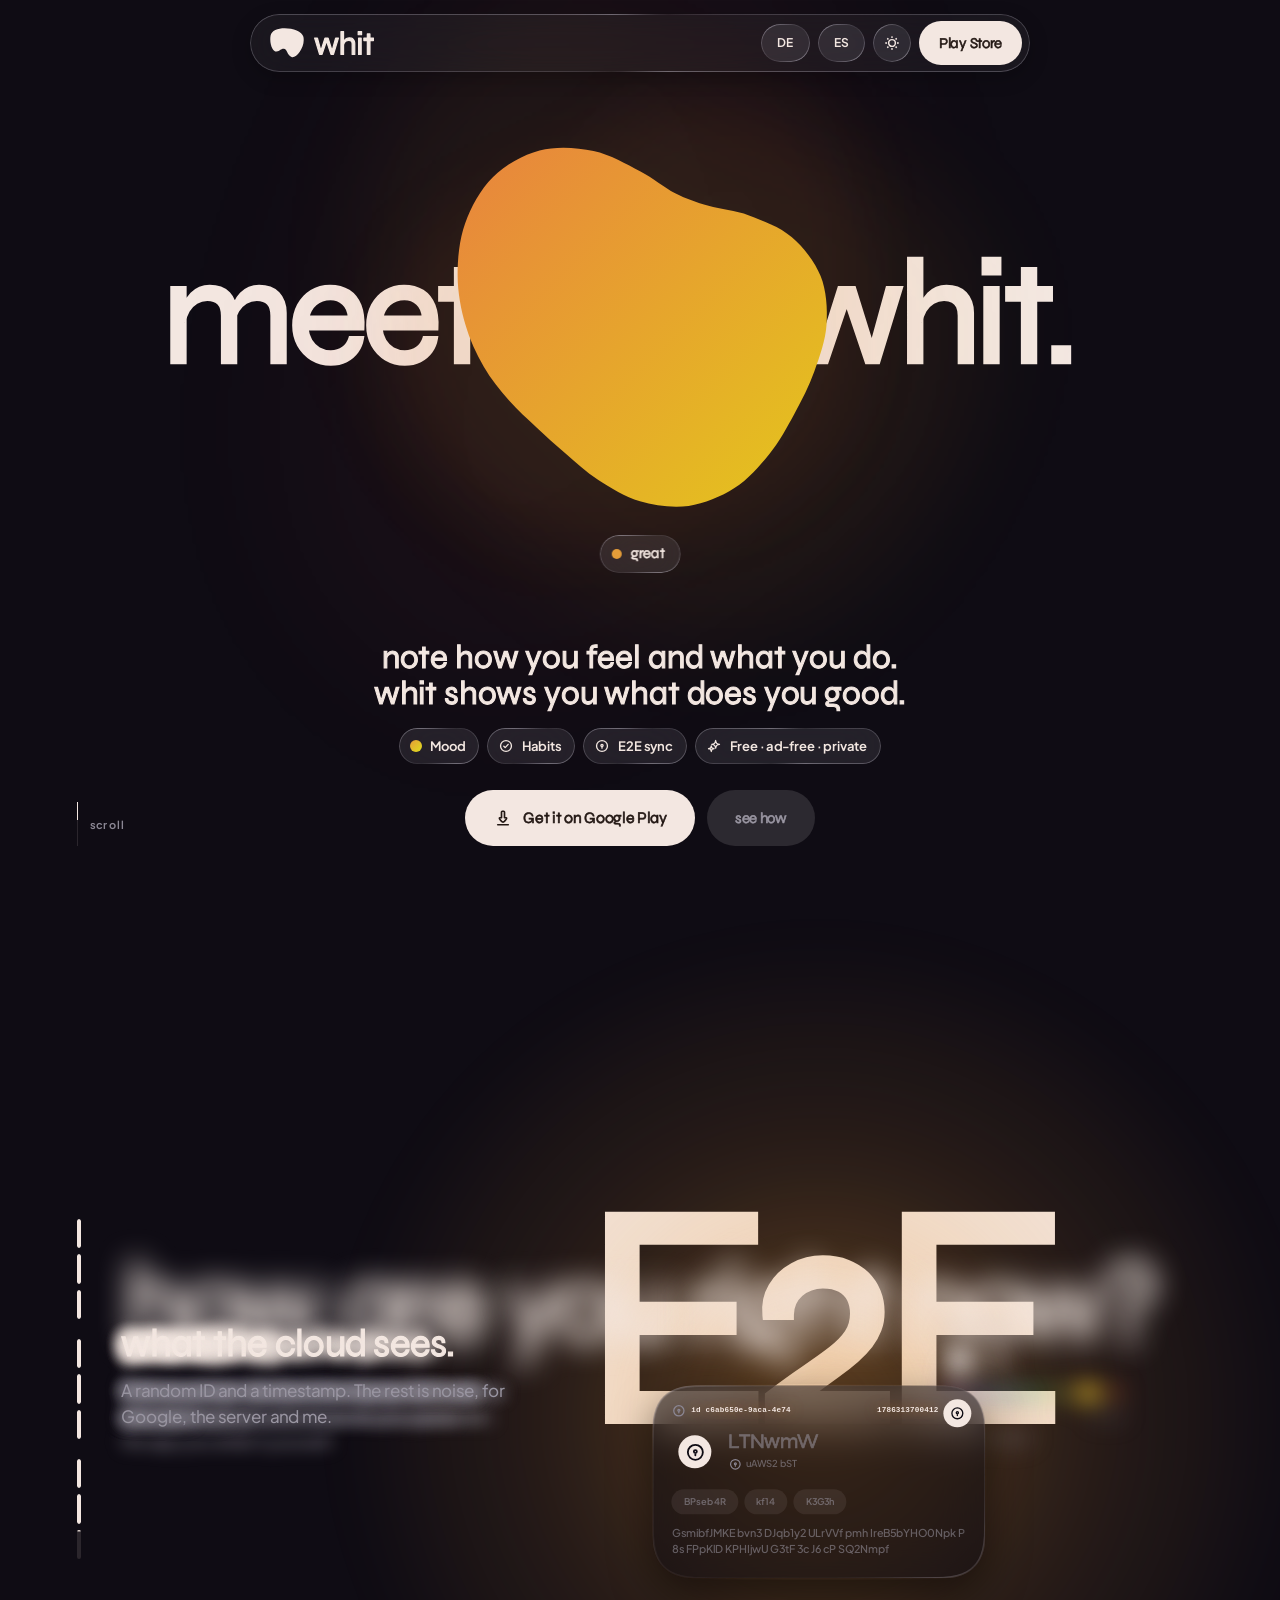
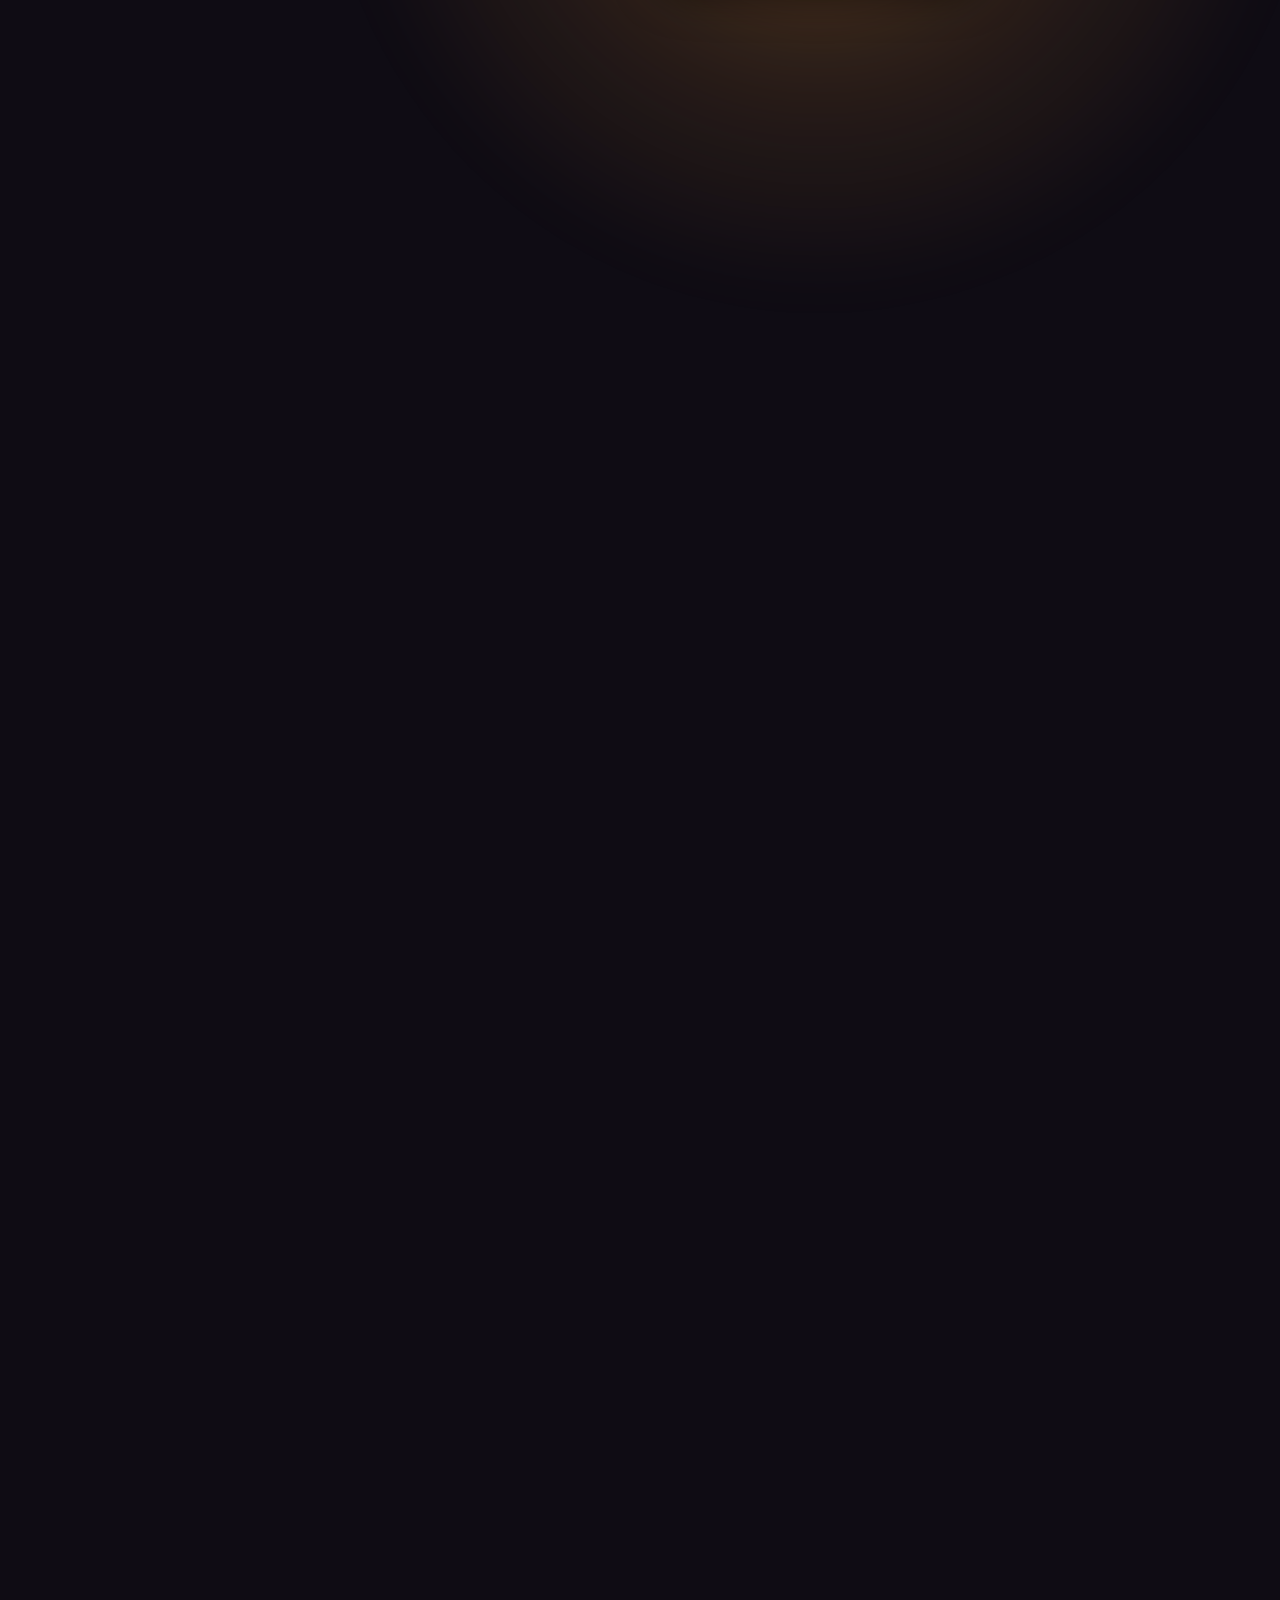
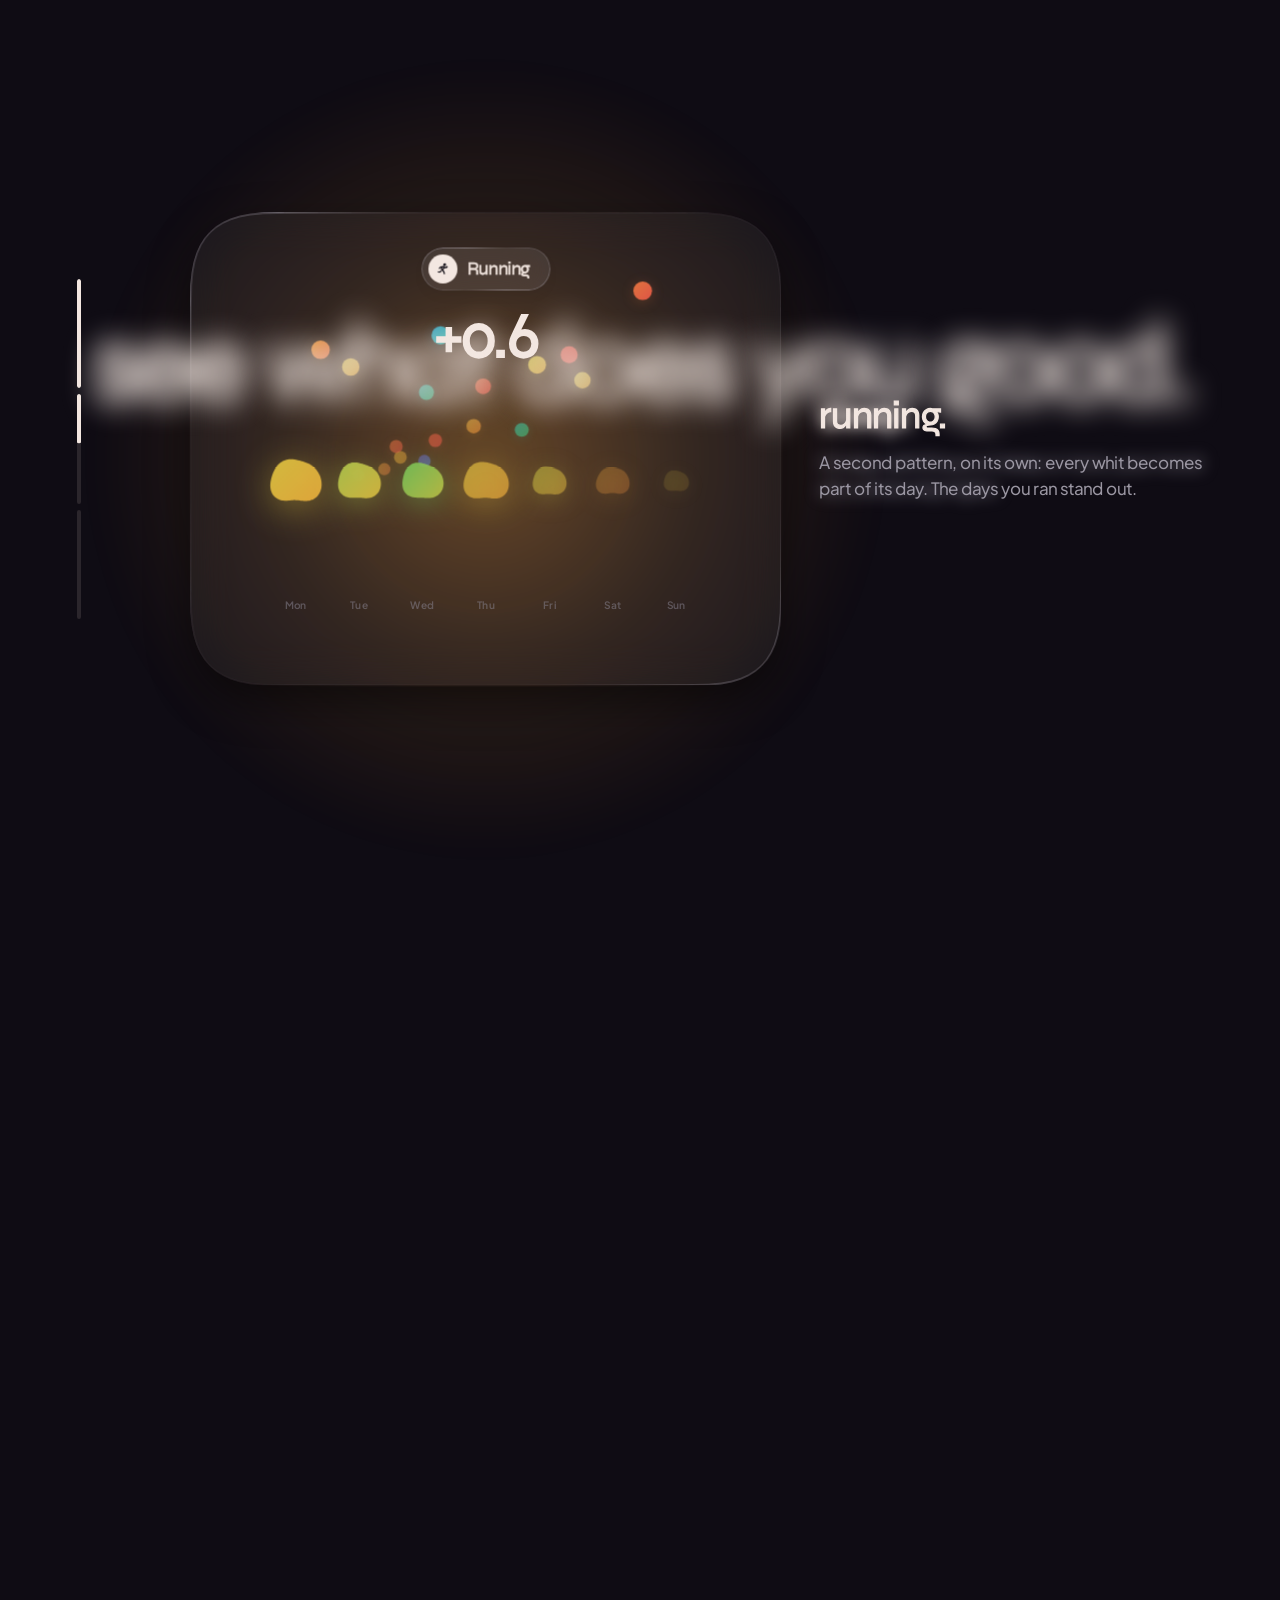
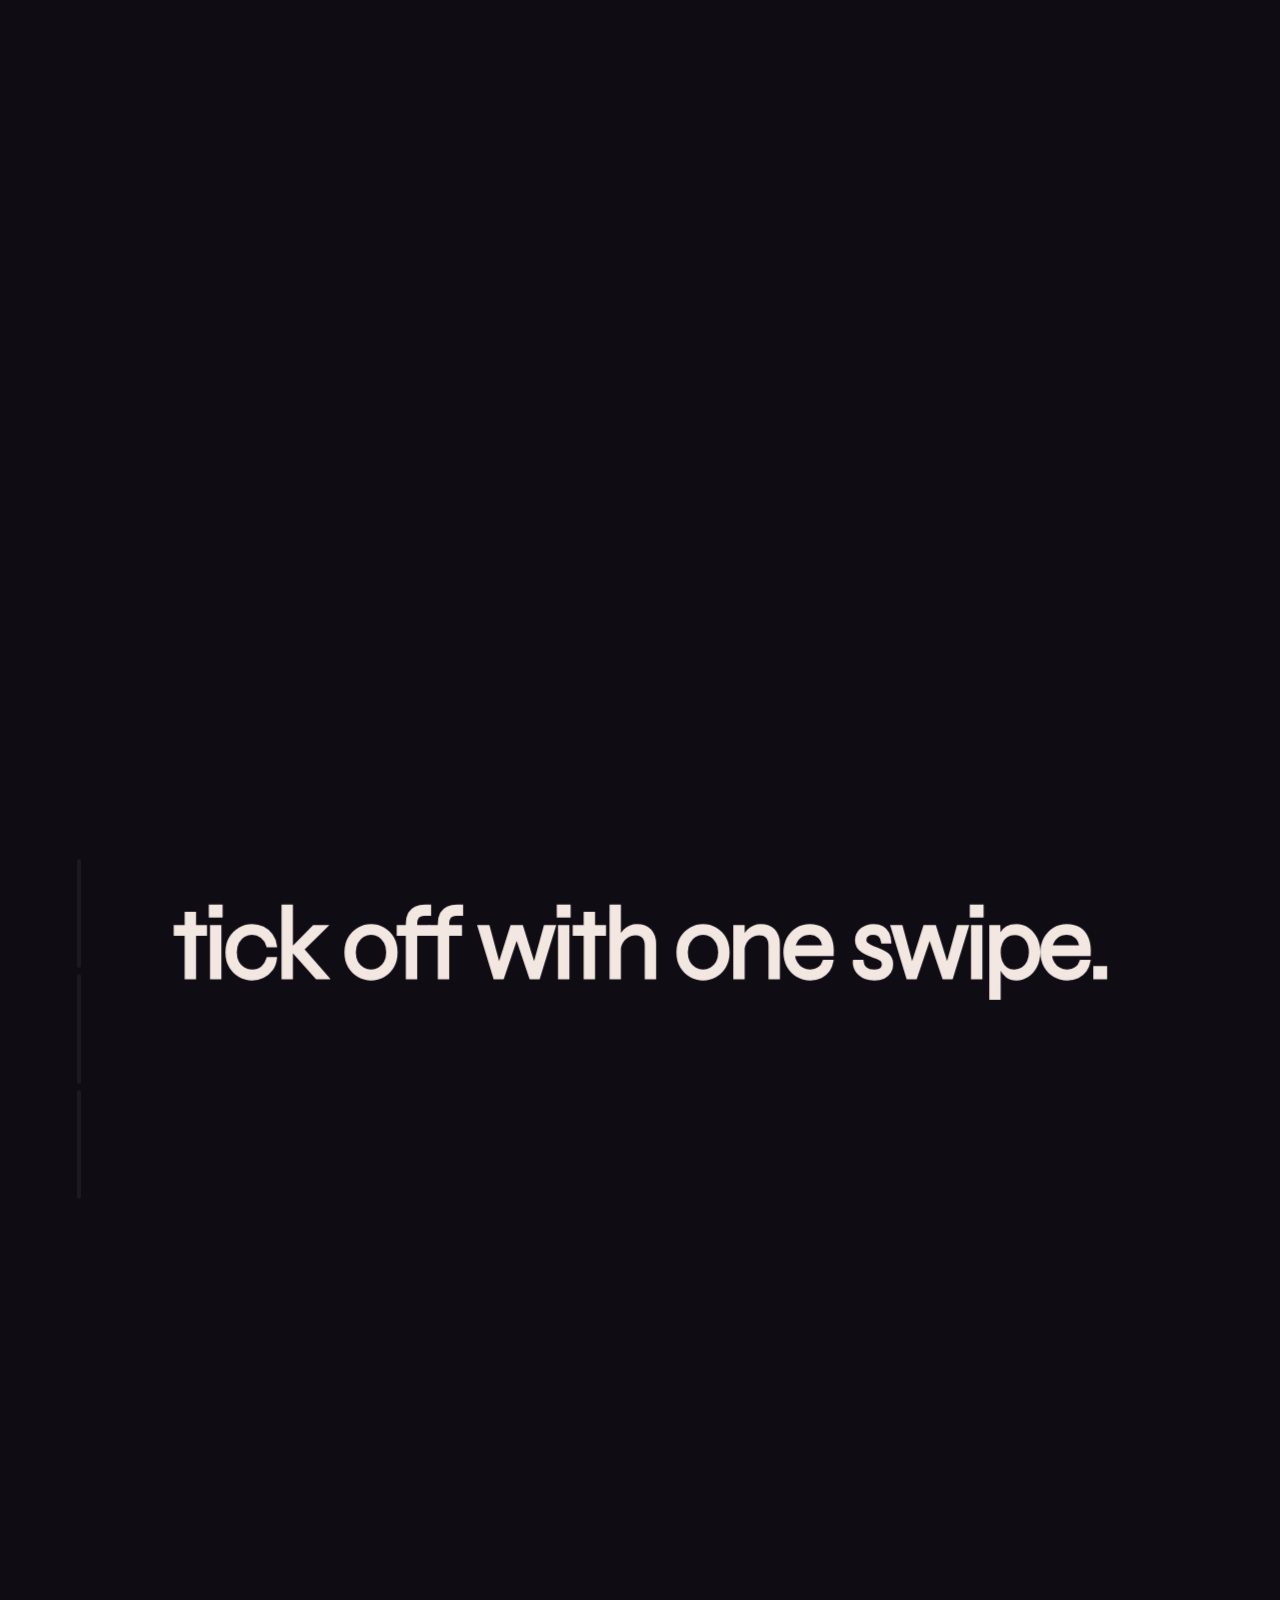
==== en/index.html @ 53e508d4 "Update site" ====
<!doctype html>
<html lang="en" data-theme="dark" data-page="en" data-root="../">
<head>
<meta charset="utf-8">
<meta name="viewport" content="width=device-width, initial-scale=1, viewport-fit=cover">
<title>whit – mood tracker &amp; habit tracker, free and private</title>
<meta name="description" content="whit is a mood tracker and habit tracker in one: free, no ads, no account needed, with an end-to-end encrypted backup. For Android.">
<meta name="theme-color" content="#0F0C14">
<!-- seo:start · generated by tool/build_site.py -->
<link rel="canonical" href="https://gobi275.github.io/whit/en/">
<link rel="alternate" hreflang="de" href="https://gobi275.github.io/whit/">
<link rel="alternate" hreflang="en" href="https://gobi275.github.io/whit/en/">
<link rel="alternate" hreflang="es" href="https://gobi275.github.io/whit/es/">
<link rel="alternate" hreflang="x-default" href="https://gobi275.github.io/whit/">
<meta property="og:type" content="website">
<meta property="og:site_name" content="whit">
<meta property="og:title" content="whit – mood tracker &amp; habit tracker, free and private">
<meta property="og:description" content="whit is a mood tracker and habit tracker in one: free, no ads, no account needed, with an end-to-end encrypted backup. For Android.">
<meta property="og:url" content="https://gobi275.github.io/whit/en/">
<meta property="og:locale" content="en_US">
<meta property="og:image" content="https://gobi275.github.io/whit/img/og-en.png">
<meta name="twitter:card" content="summary_large_image">
<script type="application/ld+json">{"@context":"https://schema.org","@graph":[{"@type":"MobileApplication","name":"whit","alternateName":"whit – mood & micro habits","description":"whit is a mood tracker and habit tracker in one: free, no ads, no account needed, with an end-to-end encrypted backup. For Android.","url":"https://gobi275.github.io/whit/en/","operatingSystem":"Android","applicationCategory":"HealthApplication","inLanguage":["de","en","es"],"offers":{"@type":"Offer","price":"0","priceCurrency":"EUR"},"downloadUrl":"https://play.google.com/store/apps/details?id=app.whit.mobile","installUrl":"https://play.google.com/store/apps/details?id=app.whit.mobile","author":{"@type":"Person","name":"Leopold Wolpert","email":"gobi275@proton.me"}},{"@type":"FAQPage","inLanguage":"en","mainEntity":[{"@type":"Question","name":"How does whit help me find out what does me good?","acceptedAnswer":{"@type":"Answer","text":"whit connects your mood with what makes up your days: sleep, movement, people, places and your habits. After a few weeks you see what lines up with your good days and with your hard ones. For every habit, whit shows how you feel on days with it and on days without it. Add trends for mood and energy and reviews for the week, month and year. That way you spot patterns and can do more of what does you good, on purpose."}},{"@type":"Question","name":"What is a whit, and how does it work?","acceptedAnswer":{"@type":"Answer","text":"A whit is an entry in the app: a quick look at how you feel right now. You pick your mood and your energy, and a blob takes on their shape and colour. If you like, you add sleep or movement, people, places and a note. A whit takes just a few seconds, as often a day as you want."}},{"@type":"Question","name":"Is whit a habit tracker too?","acceptedAnswer":{"@type":"Answer","text":"Yes. You tick off habits with one swipe, set weekly goals and keep streaks, with one freeze per week. The difference: whit shows you whether a habit really does you good, instead of only counting how often you do it."}},{"@type":"Question","name":"How is whit different from other mood trackers?","acceptedAnswer":{"@type":"Answer","text":"Most mood trackers collect entries. whit connects them: it shows you how sleep, movement, people, places and habits relate to your mood, so you can actually get better. And whit stays light: a whit is logged in seconds, and everything is designed to make sense without a manual. On top of that, whit is completely free, works without an account and is end-to-end encrypted."}},{"@type":"Question","name":"Are there widgets and reminders?","acceptedAnswer":{"@type":"Answer","text":"Yes, and you can make both your own. Widgets come in many kinds and sizes for your home screen, from your mood to your streak. You set reminders freely: for your whits, your habits and your reviews."}},{"@type":"Question","name":"Is whit really free?","acceptedAnswer":{"@type":"Answer","text":"Yes. Every feature is free: no Pro version, no subscription, no in-app purchases and nothing behind a paywall. That is not going to change."}},{"@type":"Question","name":"Are there ads in whit?","acceptedAnswer":{"@type":"Answer","text":"No. whit shows no ads and contains no advertising IDs, no trackers and no usage analytics."}},{"@type":"Question","name":"How can whit be free and still this private?","acceptedAnswer":{"@type":"Answer","text":"whit is a personal project, with no investors and no business model. It has nothing to sell, data included. That is why whit can do without ads, tracking and subscriptions, and your entries stay with you."}},{"@type":"Question","name":"Do I need an account?","acceptedAnswer":{"@type":"Answer","text":"No. whit works fully offline and without an account. Then not a single entry leaves your phone. You only need a free account for the optional cloud backup and for syncing between devices."}},{"@type":"Question","name":"How secure is the cloud backup?","acceptedAnswer":{"@type":"Answer","text":"Your entries, notes, habits, name and settings are encrypted on your phone with AES-256-GCM before they are uploaded. The cloud only holds unreadable ciphertext, and only you have the key. Only the technical details that signing in needs stay readable: your email address, how many documents your account has and when they were stored. Document names are random."}},{"@type":"Question","name":"What happens if I lose my recovery code?","acceptedAnswer":{"@type":"Answer","text":"Then the cloud copy can no longer be decrypted. That is exactly what keeps it private: nobody else has the key. The data on your phone is not affected, and you can replace the cloud copy with it at any time. Keep the code in your password manager."}},{"@type":"Question","name":"What data does whit use?","acceptedAnswer":{"@type":"Answer","text":"whit collects no data about you. It only works with what you note yourself, and that stays with you. No location, no contacts, no photos, no usage statistics. Crash reports are off until you switch them on in settings, and they never contain your entries."}},{"@type":"Question","name":"Can I lock whit with my fingerprint?","acceptedAnswer":{"@type":"Answer","text":"Yes. The app lock asks for your fingerprint, face or device PIN. Your operating system does the check; whit only gets back \"unlocked\" or \"not unlocked\"."}},{"@type":"Question","name":"Can I export all my data?","acceptedAnswer":{"@type":"Answer","text":"Yes, at any time and in full, under Settings → Data: as JSON, which you can import again on another device, or as CSV."}},{"@type":"Question","name":"How do I delete my data or my account?","acceptedAnswer":{"@type":"Answer","text":"Delete single whits in your history. Everything at once under Settings → Data → \"Clear all data\", on the device and in the cloud. The account and all its cloud data with \"Delete account\". Without the app, an email to gobi275@proton.me is enough, and everything is deleted within 30 days. Deleting means deleting."}},{"@type":"Question","name":"Can I use whit on several devices or move to a new phone?","acceptedAnswer":{"@type":"Answer","text":"Yes. With the optional account, whit syncs end-to-end encrypted. On the new phone you sign in and enter your recovery code. Without an account, you move with an export and import."}},{"@type":"Question","name":"Is whit available for iPhone?","acceptedAnswer":{"@type":"Answer","text":"For now, whit is only available for Android, on Google Play. An iPhone version may come in the future, but it isn't promised yet."}},{"@type":"Question","name":"Which languages is whit available in?","acceptedAnswer":{"@type":"Answer","text":"English, German and Spanish. On first launch whit picks up your phone's language, and you can change it any time in settings."}},{"@type":"Question","name":"Is whit a medical product?","acceptedAnswer":{"@type":"Answer","text":"No. whit is not a certified medical device and makes no diagnoses. It helps you get to know yourself and your everyday life better. If you feel low for a longer time, a doctor or a counselling service is the right place to turn to."}},{"@type":"Question","name":"What does the name whit mean?","acceptedAnswer":{"@type":"Answer","text":"In English, a whit is the smallest possible amount, as in \"not worth a whit\". Every entry in the app is a whit: a tiny data point on its own, and over months an honest picture of how you live."}}]}]}</script>
<!-- seo:end -->
<link rel="icon" href="../img/whit_mark.svg" type="image/svg+xml">
<link rel="preload" href="../fonts/Syne.ttf" as="font" type="font/ttf" crossorigin>
<link rel="stylesheet" href="../css/whit.css">
<!-- Cookieless visit counting (privacy policy, section 11). Off on localhost by default. -->
<script data-goatcounter="https://whit.goatcounter.com/count" async src="https://gc.zgo.at/count.js"></script>
<script>
  // Paint the right ground before the first frame so a light-mode visitor never sees a dark flash.
  try { var q = new URLSearchParams(location.search).get('theme'); if ((q || localStorage.getItem('whit.theme')) === 'light') { document.documentElement.dataset.theme = 'light'; } } catch (e) {}
  document.documentElement.classList.add('js');
</script>
</head>
<body>

<!-- A floating glass island: the brand, where you are in the story, the action. -->
<header class="site-header glass">
  <div class="header-inner">
    <a class="brand" href="#top" aria-label="whit">
      <svg class="brand-mark" viewBox="0 0 700 606" aria-hidden="true"><path fill="currentColor" d="M687.475 182.465C641.318 -17.989 47.3687 -78.4101 11.1143 161.8C-16.6239 345.585 63.7731 490.283 134.908 485.749C206.044 481.216 212.316 428.312 283.595 428.034C354.874 427.757 344.667 556.671 442.797 596.352C540.927 636.033 733.631 382.92 687.475 182.465Z"/></svg>
      <span class="wordmark" aria-hidden="true"></span>
    </a>
    <div class="chapter" aria-live="polite"><div class="ch-in"><span class="ch-n"></span><span class="ch-t"></span></div><i class="ch-bar"><i></i></i></div>
    <div class="header-actions">
      <!-- One chip per OTHER language, in order of reach: EN, DE, ES (the current one is hidden). -->
      <button class="chip glass lang-toggle wide-only" type="button" data-lang="en" lang="en" hidden>EN</button>
      <button class="chip glass lang-toggle wide-only" type="button" data-lang="de" lang="de">DE</button>
      <button class="chip glass lang-toggle wide-only" type="button" data-lang="es" lang="es">ES</button>
      <button class="circle glass theme-toggle wide-only" type="button"></button>
      <a class="btn-bold btn-dense play-link hide-sm" data-from="header" href="https://play.google.com/store/apps/details?id=app.whit.mobile&amp;referrer=utm_source%3Dwebsite%26utm_medium%3Dweb%26utm_campaign%3Dlanding%26utm_content%3Dheader" rel="noopener"><span data-t="playShort">Play Store</span></a>
      <button class="circle glass menu-btn" type="button" data-icon="menu" data-size="18" aria-label="Menu"></button>
    </div>
  </div>
</header>

<!-- The soft grid behind everything: it drifts slower than the page, its vignette stays put. -->
<div class="grid-bg" aria-hidden="true"></div>

<main id="top">

  <!-- meet whit. ───────────────────────────────────────────────────── -->
  <section id="sec-hero" class="hero">
    <canvas class="hero-canvas" aria-hidden="true"></canvas>
    <h1 class="hero-title">
      <span class="ht ht-l"><span data-t="heroMeet">meet</span></span>
      <span class="ht ht-r"><span data-t="heroWhit">whit.</span></span>
    </h1>
    <div class="hero-now glass"><i class="now-dot"></i><span class="now-word syne-fb15"></span></div>
    <div class="hero-foot">
      <p class="hero-sub display-3" data-t="heroSub">note how you feel and what you do.
whit shows you what does you good.</p>
      <div class="hero-chips">
        <span class="fchip glass"><i class="fdot"></i><span data-t="heroChipMood">Mood</span></span>
        <span class="fchip glass" data-icon="check_circle" data-size="16"><span data-t="heroChipHabits">Habits</span></span>
        <span class="fchip glass" data-icon="lock" data-size="16"><span data-t="heroChipSync">E2E sync</span></span>
        <span class="fchip glass" data-icon="sparkle" data-size="16"><span data-t="heroChipFree">Free · ad-free · private</span></span>
      </div>
      <div class="cta-row">
        <a class="btn-bold btn-prominent play-link" data-from="hero" href="https://play.google.com/store/apps/details?id=app.whit.mobile&amp;referrer=utm_source%3Dwebsite%26utm_medium%3Dweb%26utm_campaign%3Dlanding%26utm_content%3Dhero" rel="noopener" data-icon="download" data-size="20"><span data-t="play">Get it on Google Play</span></a>
        <a class="btn-quiet btn-prominent" href="#s-journey"><span data-t="heroMore">see how</span></a>
      </div>
    </div>
    <div class="hero-try"><span class="hint-dot"></span><span data-t="heroTryTouch">tap anywhere</span></div>
    <div class="scroll-cue" aria-hidden="true"><i></i><span data-t="scroll">scroll</span></div>
    <div class="scroll-cue-m" aria-hidden="true" data-icon="down" data-size="18"><span data-t="scroll">scroll</span></div>
  </section>

  <!-- 01–03 · one whit: check in, context, sealed ─────────────────── -->
  <section id="s-journey" class="scene lay-l"><div class="stage"><div class="seo-copy"><h2>how are you right now?</h2><h3>one slider, one drop.</h3><p>Just keep scrolling: the slider moves, and the drop takes on the shape and colour of your mood. In the app you slide it yourself.</p><h3>feel it.</h3><p>Calm, neutral or charged: the energy moves the drop too.</p><h3>one word.</h3><p>Both become a word, one of 21. It lands closer than any number.</p><h3>your sleep.</h3><p>In the morning whit asks how long and how well you slept.</p><h3>your movement.</h3><p>In the evening whit asks how much you moved and how hard.</p><h2>and around it?</h2><h3>what played a part.</h3><p>People, places, weather: one tap per pill. Later whit shows you which of them do you good.</p><h3>a line, if you like.</h3><p>One tap on the note. The line stays with this day.</p><h2>only you can read it.</h2><h3>saved.</h3><p>On your phone. Without an account, that’s exactly where it stays.</p><h3>sealed.</h3><p>With an account, every whit is end-to-end encrypted: on your phone, before it is uploaded.</p><h3>what the cloud sees.</h3><p>A random ID and a timestamp. The rest is noise, for Google, the server and me.</p></div></div></section>

  <!-- 04 · patterns ─────────────────────────────────────────────────── -->
  <section id="s-patterns" class="scene lay-r"><div class="stage"><div class="seo-copy"><h2>see what does you good.</h2><h3>sleep.</h3><p>On days with 8 hours of sleep or more, your mood sits a whole step higher.</p><h3>running.</h3><p>A second pattern, on its own: every whit becomes part of its day. The days you ran stand out.</p><h3>your week.</h3><p>Saturday up, Wednesday down: your rhythm at a glance.</p></div></div></section>

  <!-- 05 · habits ───────────────────────────────────────────────────── -->
  <section id="s-habits" class="scene lay-c"><div class="stage"><div class="seo-copy"><h2>tick off with one swipe.</h2><h3>small habits.</h3><p>Running, water, reading. Right next to your mood.</p><h3>swipe left: done.</h3><p>One swipe and the day is ticked off. Swipe right to delete.</p><h3>goals that carry.</h3><p>The ring shows your weekly goal. And whit is glad with you when you make it.</p></div></div></section>

  <!-- 06 · for everyone: the page turns over ─────────────────────────── -->
  <section id="s-free" class="scene scene-free"><div class="stage"><div class="seo-copy"><h3>private.</h3><p>Works without an account. Export and delete any time, with one tap.</p><h3>ad-free.</h3><p>No advertising IDs, no trackers, no usage analytics in the app.</p><h3>free.</h3><p>A personal project, no investors, no business model that would need your data.</p></div></div></section>

  <!-- get it: the opening move, once more ──────────────────────────── -->
  <section id="sec-cta" class="hero cta-hero">
    <canvas class="hero-canvas" aria-hidden="true"></canvas>
    <h2 class="hero-title">
      <span class="ht ht-l"><span data-t="ctaL">get</span></span>
      <span class="ht ht-r"><span data-t="ctaR">whit.</span></span>
    </h2>
    <div class="hero-foot">
      <p class="hero-sub display-3" data-t="ctaP">Free and ad-free, in English, German and Spanish.</p>
      <div class="cta-row">
        <a class="btn-bold btn-hero play-link" data-from="cta" href="https://play.google.com/store/apps/details?id=app.whit.mobile&amp;referrer=utm_source%3Dwebsite%26utm_medium%3Dweb%26utm_campaign%3Dlanding%26utm_content%3Dcta" rel="noopener" data-icon="download" data-size="20"><span data-t="play">Get it on Google Play</span></a>
      </div>
    </div>
  </section>

  <!-- faq:start · generated by tool/build_site.py from website/faq.json, edit there -->
  <section id="faq" class="faq" aria-labelledby="faq-h">
    <div class="wrap">
      <header class="faq-head">
        <span class="faq-label glass">FAQ</span>
        <h2 id="faq-h" class="display-2">any questions?</h2>
        <p class="lede">What whit does, what it costs and how your data is protected.</p>
      </header>
      <div class="faq-quick">
        <div class="faq-tile" data-bento="compact" data-invert><span class="faq-disc" data-icon="insights" data-size="22"></span><b class="faq-tt">see what does you good</b><span class="faq-tx">Patterns between mood, sleep, habits and daily life.</span></div>
        <div class="faq-tile" data-bento="compact"><span class="faq-disc" data-icon="heart" data-size="22"></span><b class="faq-tt">free. for good.</b><span class="faq-tx">No ads, no Pro version, no subscription.</span></div>
        <div class="faq-tile" data-bento="compact"><span class="faq-disc" data-icon="phone" data-size="22"></span><b class="faq-tt">no account</b><span class="faq-tx">Works offline. Everything stays on your phone.</span></div>
        <div class="faq-tile" data-bento="compact"><span class="faq-disc" data-icon="lock" data-size="22"></span><b class="faq-tt">end-to-end</b><span class="faq-tx">Only you can read your entries.</span></div>
      </div>
      <div class="faq-groups">
        <div class="faq-group">
          <h3 class="faq-cat">what whit does</h3>
          <div class="faq-list">
          <div class="faq-item" data-bento="morph"><details><summary><h4 class="faq-q">How does whit help me find out what does me good?</h4><span class="faq-plus" data-icon="plus" data-size="18"></span></summary><div class="faq-a"><p>whit connects your mood with what makes up your days: sleep, movement, people, places and your habits. After a few weeks you see what lines up with your good days and with your hard ones.</p><p>For every habit, whit shows how you feel on days with it and on days without it. Add trends for mood and energy and reviews for the week, month and year. That way you spot patterns and can do more of what does you good, on purpose.</p></div></details></div>
          <div class="faq-item" data-bento="morph"><details><summary><h4 class="faq-q">What is a whit, and how does it work?</h4><span class="faq-plus" data-icon="plus" data-size="18"></span></summary><div class="faq-a"><p>A whit is an entry in the app: a quick look at how you feel right now. You pick your mood and your energy, and a blob takes on their shape and colour.</p><p>If you like, you add sleep or movement, people, places and a note. A whit takes just a few seconds, as often a day as you want.</p></div></details></div>
          <div class="faq-item" data-bento="morph"><details><summary><h4 class="faq-q">Is whit a habit tracker too?</h4><span class="faq-plus" data-icon="plus" data-size="18"></span></summary><div class="faq-a"><p>Yes. You tick off habits with one swipe, set weekly goals and keep streaks, with one freeze per week.</p><p>The difference: whit shows you whether a habit really does you good, instead of only counting how often you do it.</p></div></details></div>
          <div class="faq-item" data-bento="morph"><details><summary><h4 class="faq-q">How is whit different from other mood trackers?</h4><span class="faq-plus" data-icon="plus" data-size="18"></span></summary><div class="faq-a"><p>Most mood trackers collect entries. whit connects them: it shows you how sleep, movement, people, places and habits relate to your mood, so you can actually get better.</p><p>And whit stays light: a whit is logged in seconds, and everything is designed to make sense without a manual. On top of that, whit is completely free, works without an account and is end-to-end encrypted.</p></div></details></div>
          <div class="faq-item" data-bento="morph"><details><summary><h4 class="faq-q">Are there widgets and reminders?</h4><span class="faq-plus" data-icon="plus" data-size="18"></span></summary><div class="faq-a"><p>Yes, and you can make both your own. Widgets come in many kinds and sizes for your home screen, from your mood to your streak.</p><p>You set reminders freely: for your whits, your habits and your reviews.</p></div></details></div>
          </div>
        </div>
        <div class="faq-group">
          <h3 class="faq-cat">cost &amp; ads</h3>
          <div class="faq-list">
          <div class="faq-item" data-bento="morph"><details><summary><h4 class="faq-q">Is whit really free?</h4><span class="faq-plus" data-icon="plus" data-size="18"></span></summary><div class="faq-a"><p>Yes. Every feature is free: no Pro version, no subscription, no in-app purchases and nothing behind a paywall. That is not going to change.</p></div></details></div>
          <div class="faq-item" data-bento="morph"><details><summary><h4 class="faq-q">Are there ads in whit?</h4><span class="faq-plus" data-icon="plus" data-size="18"></span></summary><div class="faq-a"><p>No. whit shows no ads and contains no advertising IDs, no trackers and no usage analytics.</p></div></details></div>
          <div class="faq-item" data-bento="morph"><details><summary><h4 class="faq-q">How can whit be free and still this private?</h4><span class="faq-plus" data-icon="plus" data-size="18"></span></summary><div class="faq-a"><p>whit is a personal project, with no investors and no business model. It has nothing to sell, data included. That is why whit can do without ads, tracking and subscriptions, and your entries stay with you.</p></div></details></div>
          </div>
        </div>
        <div class="faq-group">
          <h3 class="faq-cat">privacy &amp; security</h3>
          <div class="faq-list">
          <div class="faq-item" data-bento="morph"><details><summary><h4 class="faq-q">Do I need an account?</h4><span class="faq-plus" data-icon="plus" data-size="18"></span></summary><div class="faq-a"><p>No. whit works fully offline and without an account. Then not a single entry leaves your phone.</p><p>You only need a free account for the optional cloud backup and for syncing between devices.</p></div></details></div>
          <div class="faq-item" data-bento="morph"><details><summary><h4 class="faq-q">How secure is the cloud backup?</h4><span class="faq-plus" data-icon="plus" data-size="18"></span></summary><div class="faq-a"><p>Your entries, notes, habits, name and settings are encrypted on your phone with AES-256-GCM before they are uploaded. The cloud only holds unreadable ciphertext, and only you have the key.</p><p>Only the technical details that signing in needs stay readable: your email address, how many documents your account has and when they were stored. Document names are random.</p></div></details></div>
          <div class="faq-item" data-bento="morph"><details><summary><h4 class="faq-q">What happens if I lose my recovery code?</h4><span class="faq-plus" data-icon="plus" data-size="18"></span></summary><div class="faq-a"><p>Then the cloud copy can no longer be decrypted. That is exactly what keeps it private: nobody else has the key.</p><p>The data on your phone is not affected, and you can replace the cloud copy with it at any time. Keep the code in your password manager.</p></div></details></div>
          <div class="faq-item" data-bento="morph"><details><summary><h4 class="faq-q">What data does whit use?</h4><span class="faq-plus" data-icon="plus" data-size="18"></span></summary><div class="faq-a"><p>whit collects no data about you. It only works with what you note yourself, and that stays with you. No location, no contacts, no photos, no usage statistics.</p><p>Crash reports are off until you switch them on in settings, and they never contain your entries.</p></div></details></div>
          <div class="faq-item" data-bento="morph"><details><summary><h4 class="faq-q">Can I lock whit with my fingerprint?</h4><span class="faq-plus" data-icon="plus" data-size="18"></span></summary><div class="faq-a"><p>Yes. The app lock asks for your fingerprint, face or device PIN. Your operating system does the check; whit only gets back &quot;unlocked&quot; or &quot;not unlocked&quot;.</p></div></details></div>
          </div>
        </div>
        <div class="faq-group">
          <h3 class="faq-cat">your data</h3>
          <div class="faq-list">
          <div class="faq-item" data-bento="morph"><details><summary><h4 class="faq-q">Can I export all my data?</h4><span class="faq-plus" data-icon="plus" data-size="18"></span></summary><div class="faq-a"><p>Yes, at any time and in full, under Settings → Data: as JSON, which you can import again on another device, or as CSV.</p></div></details></div>
          <div class="faq-item" data-bento="morph"><details><summary><h4 class="faq-q">How do I delete my data or my account?</h4><span class="faq-plus" data-icon="plus" data-size="18"></span></summary><div class="faq-a"><p>Delete single whits in your history. Everything at once under Settings → Data → &quot;Clear all data&quot;, on the device and in the cloud. The account and all its cloud data with &quot;Delete account&quot;.</p><p>Without the app, an email to gobi275@proton.me is enough, and everything is deleted within 30 days. Deleting means deleting.</p></div></details></div>
          <div class="faq-item" data-bento="morph"><details><summary><h4 class="faq-q">Can I use whit on several devices or move to a new phone?</h4><span class="faq-plus" data-icon="plus" data-size="18"></span></summary><div class="faq-a"><p>Yes. With the optional account, whit syncs end-to-end encrypted. On the new phone you sign in and enter your recovery code.</p><p>Without an account, you move with an export and import.</p></div></details></div>
          </div>
        </div>
        <div class="faq-group">
          <h3 class="faq-cat">app &amp; devices</h3>
          <div class="faq-list">
          <div class="faq-item" data-bento="morph"><details><summary><h4 class="faq-q">Is whit available for iPhone?</h4><span class="faq-plus" data-icon="plus" data-size="18"></span></summary><div class="faq-a"><p>For now, whit is only available for Android, on Google Play. An iPhone version may come in the future, but it isn&#x27;t promised yet.</p></div></details></div>
          <div class="faq-item" data-bento="morph"><details><summary><h4 class="faq-q">Which languages is whit available in?</h4><span class="faq-plus" data-icon="plus" data-size="18"></span></summary><div class="faq-a"><p>English, German and Spanish. On first launch whit picks up your phone&#x27;s language, and you can change it any time in settings.</p></div></details></div>
          <div class="faq-item" data-bento="morph"><details><summary><h4 class="faq-q">Is whit a medical product?</h4><span class="faq-plus" data-icon="plus" data-size="18"></span></summary><div class="faq-a"><p>No. whit is not a certified medical device and makes no diagnoses. It helps you get to know yourself and your everyday life better.</p><p>If you feel low for a longer time, a doctor or a counselling service is the right place to turn to.</p></div></details></div>
          <div class="faq-item" data-bento="morph"><details><summary><h4 class="faq-q">What does the name whit mean?</h4><span class="faq-plus" data-icon="plus" data-size="18"></span></summary><div class="faq-a"><p>In English, a whit is the smallest possible amount, as in &quot;not worth a whit&quot;. Every entry in the app is a whit: a tiny data point on its own, and over months an honest picture of how you live.</p></div></details></div>
          </div>
        </div>
      </div>
      <div class="faq-contact" data-bento="section">
        <div class="faq-contact-txt"><h3 class="faq-ct">more questions?</h3><p>Just write to me. I&#x27;m happy about every email, whether it&#x27;s a question, an idea or feedback.</p></div>
        <a class="btn-bold btn-prominent" href="mailto:gobi275@proton.me" data-icon="mail" data-size="20"><span>Write an email</span></a>
      </div>
    </div>
  </section>
  <!-- faq:end -->
</main>

<!-- Phones: the app's floating glass bar, carrying the one action. -->
<nav class="dock glass" aria-label="whit">
  <svg class="brand-mark" viewBox="0 0 700 606" aria-hidden="true"><path fill="currentColor" d="M687.475 182.465C641.318 -17.989 47.3687 -78.4101 11.1143 161.8C-16.6239 345.585 63.7731 490.283 134.908 485.749C206.044 481.216 212.316 428.312 283.595 428.034C354.874 427.757 344.667 556.671 442.797 596.352C540.927 636.033 733.631 382.92 687.475 182.465Z"/></svg>
  <span class="dock-word syne-fb17">whit</span>
  <a class="btn-bold btn-dense play-link" data-from="dock" href="https://play.google.com/store/apps/details?id=app.whit.mobile&amp;referrer=utm_source%3Dwebsite%26utm_medium%3Dweb%26utm_campaign%3Dlanding%26utm_content%3Ddock" rel="noopener" data-icon="download" data-size="18"><span data-t="playShort">Play Store</span></a>
</nav>

<footer class="site-footer">
  <div class="wrap"><div class="footer-inner" data-bento="section">
    <div class="footer-brand">
      <svg class="brand-mark" viewBox="0 0 700 606" aria-hidden="true"><path fill="currentColor" d="M687.475 182.465C641.318 -17.989 47.3687 -78.4101 11.1143 161.8C-16.6239 345.585 63.7731 490.283 134.908 485.749C206.044 481.216 212.316 428.312 283.595 428.034C354.874 427.757 344.667 556.671 442.797 596.352C540.927 636.033 733.631 382.92 687.475 182.465Z"/></svg>
      <span data-t="personal">a personal project.</span>
    </div>
    <nav class="footer-links">
      <a data-href="privacyHref" data-t="privacy" href="../privacy.html">Privacy</a>
      <a href="../delete.html" data-t="del">Delete data</a>
      <a href="mailto:gobi275@proton.me">gobi275@proton.me</a>
    </nav>
    <p class="disclaimer" data-t="disclaimer">whit is not a medical product and does not replace therapy or counselling.</p>
  </div></div>
</footer>

<button class="to-top glass" type="button" data-icon="arrow_up" data-size="20" aria-label="Back to top"></button>

<div class="cursor" aria-hidden="true"><div class="cur-dot"></div><div class="cur-label glass"></div></div>

<script type="module" src="../js/main.js"></script>
</body>
</html>
---- css/whit.css ----
/* whit — website. Every token comes from lib/theme/app_theme.dart and is set
   at runtime by js/theme.js; the values below are only the first-paint
   defaults so nothing flashes before the module loads. */

@font-face { font-family: 'Syne'; src: url('../fonts/Syne.ttf') format('truetype'); font-weight: 400; font-display: swap; }
/* Plus Jakarta Sans: the app's own cut (+50 weight, −0.02 em baked into the files). */
@font-face { font-family: 'PJS'; src: url('../fonts/PlusJakartaSans-Regular.ttf') format('truetype'); font-weight: 400; font-display: swap; }
@font-face { font-family: 'PJS'; src: url('../fonts/PlusJakartaSans-Medium.ttf') format('truetype'); font-weight: 500; font-display: swap; }
@font-face { font-family: 'PJS'; src: url('../fonts/PlusJakartaSans-SemiBold.ttf') format('truetype'); font-weight: 600; font-display: swap; }
@font-face { font-family: 'PJS'; src: url('../fonts/PlusJakartaSans-Bold.ttf') format('truetype'); font-weight: 700; font-display: swap; }

:root {
  --bg: #0F0C14; --ink: #F3E7E1; --ink-2: #9B97A3; --muted: #8B8794; --disabled: #66626D;
  --bg-2: #16121D; --border: rgba(193,188,204,.12); --success: #6A9A70;
  --bold: #F3E7E1; --on-bold: #231814; --on-card: #2C2930;
  --veil: rgba(227,222,237,.05); --chip: rgba(227,222,237,.10); --glass-rgb: 227,222,237;
  --rim-w: .8px; --rim-sub-p: .40; --rim-sub-d: .06; --rim-med-p: .50; --rim-med-d: .08;
  --ink-08: rgba(243,231,225,.08); --ink-12: rgba(243,231,225,.12); --ink-60: rgba(243,231,225,.6); --ink-85: rgba(243,231,225,.85);
  --body-w: 400; --header-shadow: rgba(0,0,0,.22);
  --gutter: 20px; --maxw: 1180px;
  --syne: 'Syne', system-ui, sans-serif;
  --body: 'PJS', system-ui, sans-serif;
  color-scheme: dark;
}
:root[data-theme="light"] {
  --bg: #EEDCD4; --ink: #231814; --ink-2: #5E504B; --muted: #5E504B; --disabled: #8B7D76;
  --bg-2: #E7D3CA; --bold: #231814; --on-bold: #F3E7E1; --body-w: 500; color-scheme: light;
}

*, *::before, *::after { box-sizing: border-box; }
html { -webkit-text-size-adjust: 100%; scroll-behavior: smooth; }
body {
  margin: 0; background: var(--bg); color: var(--ink);
  font: var(--body-w) 16px/1.5 var(--body);
  -webkit-font-smoothing: antialiased; -moz-osx-font-smoothing: grayscale;
  overflow-x: hidden;
}
a { color: inherit; }
button { font: inherit; color: inherit; background: none; border: 0; padding: 0; cursor: pointer; -webkit-tap-highlight-color: transparent; }
:focus-visible { outline: 2px solid var(--ink); outline-offset: 3px; border-radius: 999px; }

.wrap { width: 100%; max-width: var(--maxw); margin: 0 auto; padding: 0 var(--gutter); }

/* ── Type ──────────────────────────────────────────────────────────────
   Display copy follows the store screenshots: Syne at its default weight,
   lowercase, tight. In-app replicas use Skia's synthetic bold, rebuilt as a
   stroke (factor 1/24 at 9 px → 1/32 at ≥36 px), advances untouched. */
.display, .display-2, .display-3 { font-family: var(--syne); font-weight: 400; margin: 0; text-wrap: balance; font-synthesis: none;
  /* Skia's synthetic bold at ≥36 px: a stroke of size/32, advances untouched —
     exactly how the app renders Syne w600/w700 (docs/BRAND.md). */
  -webkit-text-stroke: .03125em currentColor; }
.display   { font-size: clamp(46px, 7.2vw, 100px); line-height: 1.04; letter-spacing: -0.025em; }
.display-2 { font-size: clamp(40px, 5.4vw, 78px);  line-height: 1.06; letter-spacing: -0.025em; }
.display-3 { font-size: clamp(30px, 3.6vw, 52px);  line-height: 1.1; letter-spacing: -0.005em; -webkit-text-stroke: .0332em currentColor; }
.lede { font-size: clamp(16px, 1.35vw, 19px); line-height: 1.5; color: var(--ink-2); margin: 22px 0 0; max-width: 34ch; text-wrap: pretty; }

.syne-fb15, .syne-fb17, .syne-fb18, .syne-fb20, .syne-fb22, .syne-fb40 { font-family: var(--syne); font-weight: 400; line-height: 1; font-synthesis: none; }
.syne-fb15 { font-size: 15px; letter-spacing: -0.3px;  -webkit-text-stroke: .590px currentColor; }
.syne-fb17 { font-size: 17px; letter-spacing: -0.17px; -webkit-text-stroke: .656px currentColor; }
.syne-fb18 { font-size: 18px; letter-spacing: -0.36px; -webkit-text-stroke: .688px currentColor; }
.syne-fb20 { font-size: 20px; letter-spacing: -0.4px;  -webkit-text-stroke: .748px currentColor; }
.syne-fb22 { font-size: 22px; letter-spacing: -0.44px; -webkit-text-stroke: .806px currentColor; }
.syne-fb40 { font-size: 40px; letter-spacing: -1.2px;  -webkit-text-stroke: 1.25px currentColor; }

.ic { display: block; flex: none; }

/* ── Glass (glass_painters.dart) ───────────────────────────────────────
   Thin tinted veil + directional rim: bright at TL & BR, dim at TR & BL,
   linear between — exactly paintGlassBorder's four anchors, as a conic ring. */
.glass { position: relative; background: var(--chip); --p: var(--rim-sub-p); --d: var(--rim-sub-d); }
.glass-medium { --p: var(--rim-med-p); --d: var(--rim-med-d); }
.glass::after, .glass-medium::after {
  content: ''; position: absolute; inset: 0; border-radius: inherit; padding: var(--rim-w); pointer-events: none;
  background: conic-gradient(from 315deg,
    rgba(var(--glass-rgb), var(--p)) 0deg, rgba(var(--glass-rgb), var(--d)) 90deg,
    rgba(var(--glass-rgb), var(--p)) 180deg, rgba(var(--glass-rgb), var(--d)) 270deg,
    rgba(var(--glass-rgb), var(--p)) 360deg);
  -webkit-mask: linear-gradient(#000 0 0) content-box, linear-gradient(#000 0 0);
  -webkit-mask-composite: xor; mask-composite: exclude;
}

/* ── Header — the app's glass band: flush top, bottom corners r28 ────── */
.site-header {
  position: fixed; top: 0; left: 0; right: 0; z-index: 50;
  border-radius: 0 0 28px 28px;
  background: var(--veil);
  -webkit-backdrop-filter: blur(24px) saturate(1.1); backdrop-filter: blur(24px) saturate(1.1);
  box-shadow: 0 6px 19.5px var(--header-shadow);
  padding-top: env(safe-area-inset-top);
}
.header-inner { height: 72px; display: flex; align-items: center; justify-content: space-between; gap: 12px; }
.brand { display: flex; align-items: center; gap: 10px; text-decoration: none; color: var(--ink); }
.brand-mark { width: 34px; height: auto; color: var(--ink); display: block; }
.wordmark {
  display: block; height: 24px; width: calc(24px * 2.498); background: currentColor;
  -webkit-mask: url('../img/wordmark.svg') no-repeat left center / contain; mask: url('../img/wordmark.svg') no-repeat left center / contain;
}
.header-actions { display: flex; align-items: center; gap: 8px; }
.chip { height: 38px; padding: 0 16px; border-radius: 999px; font: 600 12px/1 var(--body); letter-spacing: .2px; display: inline-flex; align-items: center; }
.circle { width: 38px; height: 38px; border-radius: 50%; display: inline-grid; place-items: center; }
.circle .ic { width: 18px; height: 18px; }

/* WhitButton(primary): onSurface fill, Bold.on label, Syne 15 w600, −0.02 em. */
.btn-bold {
  display: inline-flex; align-items: center; justify-content: center; gap: 10px;
  background: var(--bold); color: var(--on-bold); text-decoration: none; border-radius: 999px;
  font-family: var(--syne); font-size: 15px; letter-spacing: -0.3px; -webkit-text-stroke: .59px currentColor; line-height: 1;
  transition: transform .1s cubic-bezier(.25,.1,.25,1); white-space: nowrap;
}
.btn-bold:active { transform: scale(.97); }
.btn-dense { height: 44px; padding: 0 20px; }
.btn-prominent { height: 56px; padding: 0 28px; font-size: 16px; -webkit-text-stroke: .62px currentColor; }
.btn-hero { height: 60px; padding: 0 32px; font-size: 17px; -webkit-text-stroke: .656px currentColor; }
.btn-bold .ic { -webkit-text-stroke: 0; }
.show-sm { display: none; }


/* ── Motion ────────────────────────────────────────────────────────────
   One ease for arrivals — the app's collapse-open Cubic(0.22, 1, 0.36, 1). */
:root { --ease: cubic-bezier(.22,1,.36,1); --back: cubic-bezier(.175,.885,.32,1.275); }
.js [data-split] .wd { display: inline-block; overflow: clip; overflow-clip-margin: .25em; vertical-align: top; padding-bottom: .08em; margin-bottom: -.08em; }
.js [data-split] .wd > span { display: inline-block; transform: translateY(.5em); opacity: 0; filter: blur(10px);
  transition: transform 1.1s var(--ease), opacity .9s var(--ease), filter 1.1s var(--ease); transition-delay: calc(var(--i) * 70ms); }
.js [data-split].on .wd > span { transform: none; opacity: 1; filter: none; }
.js [data-reveal] { opacity: 0; transform: translateY(28px); transition: opacity 1s var(--ease), transform 1.1s var(--ease), filter 1s var(--ease); transition-delay: calc(var(--i, 0) * 80ms + 120ms); }
.js [data-reveal="scale"] { transform: translateY(18px) scale(.965); }
.js [data-reveal="blur"] { transform: none; filter: blur(12px); }
.js [data-reveal].on { opacity: 1; transform: none; filter: none; }
.shot [data-split] .wd > span, .shot [data-reveal], .shot .ht > span, .shot .hero-foot, .shot .hero-now, .shot .hero-try { transition: none !important; }
.shot .mf-word .w { transition: none; }
@media (prefers-reduced-motion: reduce) {
  .js [data-split] .wd > span, .js [data-reveal] { opacity: 1; transform: none; filter: none; transition: none; }
  html { scroll-behavior: auto; }
}

/* ── Hero: meet [blob] whit. ─────────────────────────────────────────────
   The words sit BEHIND the blob canvas and glide out of it; the blob is the mark. */
.hero { position: relative; height: clamp(640px, 100svh, 1040px); overflow: clip; --sk: 0; }
.hero-canvas { position: absolute; inset: 0; z-index: 1; pointer-events: none; }
.hero-title { position: absolute; left: 0; right: 0; top: var(--cy); height: 0; margin: 0; z-index: 0; pointer-events: none;
  font: 400 clamp(64px, 11.5vw, 210px)/0.9 var(--syne); letter-spacing: -0.035em; -webkit-text-stroke: .03125em currentColor; font-synthesis: none; }
.ht { position: absolute; top: 0; transform: translateY(-58%); white-space: nowrap; }
.ht > span { display: inline-block; opacity: 0; filter: blur(14px);
  transition: transform 1.5s var(--ease), opacity 1.1s var(--ease), filter 1.4s var(--ease); }
.ht-l { right: calc(50% + var(--blob) * .41); }
.ht-r { left: calc(50% + var(--blob) * .39); }
.ht-l > span { transform: translateX(calc(var(--blob) * .6)); }
.ht-r > span { transform: translateX(calc(var(--blob) * -.6)); transition-delay: .08s; }
.hero.on .ht > span { opacity: 1; filter: none; }
.hero.on .ht-l > span { transform: translateX(calc(var(--sk) * -9vw)); }
.hero.on .ht-r > span { transform: translateX(calc(var(--sk) * 9vw)); }
.hero-now { position: absolute; z-index: 2; left: 50%; top: calc(var(--cy) + var(--blob) * .5 + 18px); transform: translate(-50%, 10px);
  height: 38px; padding: 0 16px 0 12px; border-radius: 999px; display: inline-flex; align-items: center; gap: 9px; color: var(--ink);
  -webkit-backdrop-filter: blur(24px) saturate(1.1); backdrop-filter: blur(24px) saturate(1.1);
  opacity: 0; transition: opacity .9s var(--ease) 1.2s, transform 1.1s var(--ease) 1.2s; }
.hero.on .hero-now { opacity: calc(1 - var(--sk) * 2); transform: translate(-50%, 0); }
.now-dot { width: 10px; height: 10px; border-radius: 50%; transition: background-color .6s; }
.now-word { display: inline-block; min-width: 4ch; }
.now-word.swap { animation: wordin .45s var(--ease); }
@keyframes wordin { from { opacity: 0; filter: blur(6px); transform: translateY(4px); } }
.hero-foot { position: absolute; z-index: 2; left: 0; right: 0; bottom: clamp(28px, 6vh, 72px); text-align: center; padding: 0 var(--gutter);
  opacity: 0; transform: translateY(20px); transition: opacity 1s var(--ease) 1.45s, transform 1.2s var(--ease) 1.45s; }
.hero.on .hero-foot { opacity: 1; transform: none; }
.hero-sub { margin: 0 auto; max-width: 50ch; font-size: clamp(22px, 2.6vw, 38px); text-wrap: balance; white-space: pre-line; }
@media (max-width: 520px) { .hero-sub { font-size: 5.3vw; } } /* the two sentences hold one line each down to 320 px */
.hero-meta { margin: 12px 0 0; font-size: 14px; color: var(--ink-2); }
.hero-foot .cta-row { justify-content: center; margin-top: 26px; }
.hero-try { position: absolute; z-index: 2; right: clamp(20px, 4vw, 56px); top: calc(72px + 28px); display: inline-flex; gap: 8px; align-items: center;
  font: 500 12px/1 var(--body); color: var(--muted); opacity: 0; transition: opacity 1s 2.2s; }
.hero.on .hero-try { opacity: 1; }
.try-touch { display: none; }
@media (hover: none) { .try-mouse { display: none; } .try-touch { display: inline; } }
.cta-row { margin-top: 38px; display: flex; gap: 12px; flex-wrap: wrap; }
/* WhitButton(secondary): the quiet surface tone + hairline, secondary label. */
.btn-quiet { display: inline-flex; align-items: center; justify-content: center; border-radius: 999px; text-decoration: none;
  background: var(--on-card); color: var(--ink-2); box-shadow: inset 0 0 0 1px var(--border);
  font: 400 15px/1 var(--syne); letter-spacing: -0.3px; -webkit-text-stroke: .59px currentColor; transition: transform .1s; }
.btn-quiet:active { transform: scale(.97); }


/* Mobile dock — the app's floating glass bar */
.dock { position: fixed; z-index: 40; left: 50%; bottom: calc(14px + env(safe-area-inset-bottom)); transform: translate(-50%, 160%);
  display: none; align-items: center; gap: 10px; padding: 6px 6px 6px 16px; border-radius: 999px; background: var(--veil);
  -webkit-backdrop-filter: blur(24px) saturate(1.1); backdrop-filter: blur(24px) saturate(1.1);
  box-shadow: 0 6px 19.5px var(--header-shadow); transition: transform .6s var(--ease); }
.dock.on { transform: translate(-50%, 0); }
.dock .brand-mark { width: 24px; color: var(--ink); }
.dock-word { color: var(--ink); margin-right: 6px; }


/* Footer */
.site-footer { padding: 40px 0 calc(40px + env(safe-area-inset-bottom)); }
.footer-inner { display: grid; grid-template-columns: 1fr auto; gap: 14px 24px; align-items: center; border-top: 1px solid var(--border); padding-top: 28px; }
.footer-brand { display: flex; align-items: center; gap: 12px; color: var(--ink-2); font: 400 15px/1 var(--syne); letter-spacing: -0.3px; }
.footer-brand .brand-mark { width: 28px; }
.footer-links { display: flex; gap: 22px; flex-wrap: wrap; }
.footer-links a { text-decoration: none; color: var(--ink-2); font-size: 14px; }
.footer-links a:hover { color: var(--ink); }
.disclaimer { grid-column: 1 / -1; margin: 6px 0 0; font-size: 12px; color: var(--muted); }


@media (max-width: 720px) {
  .ht { left: 0; right: 0; text-align: center; transform: none; }
  /* The words tuck further behind the drop, so the stack breathes. */
  .ht-l { top: calc(var(--blob) * -.44 - .8em); }
  .ht-r { top: calc(var(--blob) * .42 - .1em); }
  .ht-l > span { transform: translateY(calc(var(--blob) * .45)); }
  .ht-r > span { transform: translateY(calc(var(--blob) * -.45)); }
  .hero.on .ht-l > span { transform: translateY(calc(var(--sk) * -14vh)); }
  .hero.on .ht-r > span { transform: translateY(calc(var(--sk) * 10vh)); }
  .hero-now { display: none; }
}
@media (max-width: 560px) {
  :root { --gutter: 16px; }
  .wordmark { height: 20px; width: calc(20px * 2.498); }
  .brand-mark { width: 30px; }
  .footer-inner { grid-template-columns: 1fr; }
  .lang-toggle { padding: 0 13px; }
  .site-footer { padding-bottom: calc(100px + env(safe-area-inset-bottom)); }
}
@media (max-width: 420px) { .hero-foot .btn-quiet { display: none; } }

/* Peek (glass_peek.dart) */
.peek-layer { position: fixed; inset: 0; z-index: 80; }
.peek-scrim { position: absolute; inset: 0; opacity: 0; }
.peek { position: fixed; opacity: 0; }
/* sigma 24 in Flutter; Impeller's ScaleSigma renders that at ~22. */
.peek-glass { position: absolute; inset: 0; -webkit-backdrop-filter: blur(22px) saturate(1.1); backdrop-filter: blur(22px) saturate(1.1); }
.peek-rim { position: absolute; left: 0; top: 0; pointer-events: none; }
.peek-shadow { position: absolute; pointer-events: none; }
.peek-body { position: relative; padding: 24px 20px 24px; color: var(--ink); }
.syne-fb16 { font-family: var(--syne); font-weight: 400; font-size: 16px; line-height: 1.1; letter-spacing: -0.16px; -webkit-text-stroke: .62px currentColor; font-synthesis: none; }
.dp-title { margin-bottom: 16px; line-height: 1.15; }
.dp-entry + .dp-entry { margin-top: 16px; }
.dp-row { display: flex; align-items: center; gap: 12px; }
.dp-row img { flex: none; }
.dp-time { margin-top: 2px; font: 400 12px/1 var(--body); color: var(--muted); }
.dp-tags { display: flex; flex-wrap: wrap; gap: 6px; margin-top: 12px; }
.dp-note { margin: 12px 0 0; font-size: 14px; line-height: 1.45; color: var(--muted); }
.menu-links { display: flex; flex-direction: column; }
.menu-links a { display: flex; align-items: center; gap: 12px; padding: 12px 4px; text-decoration: none; color: var(--ink); font: 500 15px/1.2 var(--body); }
.menu-links a + a { border-top: 1px solid var(--border); }
.menu-row { display: flex; gap: 8px; margin-top: 14px; }


/* ══ Round 5 — the scroll story ═══════════════════════════════════════════ */

@property --fd1 { syntax: '<color>'; inherits: true; initial-value: #E89838; }
@property --fd2 { syntax: '<color>'; inherits: true; initial-value: #D0C040; }
@property --dot { syntax: '<color>'; inherits: true; initial-value: #E89838; }
:root { --spring: cubic-bezier(.34,1.45,.64,1); --padx: clamp(20px, 6vw, 96px); --H: 600px;
  --lift-c: 0,0,0; --lift-a: .42; }
:root[data-theme="light"] { --lift-c: 74,40,26; --lift-a: .2; }
.js .ic { transition: transform .55s var(--spring); }

/* ── Header: a narrow floating island. Brand · where you are · action. ── */
.site-header { top: calc(14px + env(safe-area-inset-top)); left: 50%; right: auto; padding-top: 0; color: var(--ink);
  width: min(calc(100% - 2 * var(--gutter)), var(--hw, 780px)); transform: translateX(-50%);
  border-radius: 999px; background: var(--veil);
  transition: width .9s var(--ease), top .6s var(--ease); }
.site-header.scrolled { --hw: 700px; }
.header-inner { height: 58px; padding: 0 8px 0 20px; display: flex; align-items: center; gap: 10px; }
.brand { flex: none; }
.brand-mark { transition: transform .6s var(--spring); }
.brand:hover .brand-mark { transform: rotate(-10deg) scale(1.08); }
.chapter { position: relative; margin: 0 auto; height: 38px; width: 0; overflow: hidden; opacity: 0; flex: none;
  transition: width .7s var(--spring), opacity .45s var(--ease); }
.chapter.on { opacity: 1; }
.ch-in { display: inline-flex; align-items: baseline; gap: 10px; height: 32px; padding: 0 12px; white-space: nowrap; line-height: 32px; }
.ch-in.swap { animation: wordin .55s var(--ease); }
.ch-n { font: 600 12px/32px var(--body); letter-spacing: .06em; color: var(--muted); font-variant-numeric: tabular-nums; }
.ch-t { font: 400 15px/32px var(--syne); letter-spacing: -0.2px; -webkit-text-stroke: .59px currentColor; }
.ch-bar { position: absolute; left: 12px; right: 12px; bottom: 3px; height: 2px; border-radius: 2px; background: var(--ink-12); overflow: hidden; }
.ch-bar i { display: block; height: 100%; background: var(--ink); transform-origin: left; transform: scaleX(0); }
.header-actions { display: flex; align-items: center; gap: 8px; flex: none; }
.menu-btn { display: none; }
/* Over the inverted chapter the glass takes that chapter's theme. */
:root:not([data-theme="light"]) :is(.site-header, .to-top).over-inv { --ink: #231814; --ink-2: #5E504B; --muted: #5E504B; --ink-12: rgba(35,24,20,.12);
  --glass-rgb: 40,23,15; --veil: rgba(40,23,15,.035); --chip: rgba(40,23,15,.055); --bold: #231814; --on-bold: #F3E7E1;
  --rim-sub-p: .18; --rim-sub-d: .03; --rim-w: 1px; --header-shadow: rgba(41,24,17,.10); }
:root[data-theme="light"] :is(.site-header, .to-top).over-inv { --ink: #F3E7E1; --ink-2: #9B97A3; --muted: #9B97A3; --ink-12: rgba(243,231,225,.14);
  --glass-rgb: 227,222,237; --veil: rgba(227,222,237,.05); --chip: rgba(227,222,237,.10); --bold: #F3E7E1; --on-bold: #231814;
  --rim-sub-p: .40; --rim-sub-d: .06; --rim-w: .8px; --header-shadow: rgba(0,0,0,.22); }

/* Hover: lift + a hair larger; icons move with what holds them. */
.btn-bold, .btn-quiet, .chip, .circle, .fchip { transition: transform .35s var(--ease), box-shadow .35s var(--ease), background-color .25s, color .25s; }
@media (hover: hover) {
  .btn-bold:hover { transform: translateY(-2px) scale(1.02); box-shadow: 0 12px 30px -8px color-mix(in srgb, var(--bold) 50%, transparent); }
  .btn-quiet:hover { transform: translateY(-2px) scale(1.02); color: var(--ink); }
  .chip:hover, .circle:hover { transform: translateY(-1px) scale(1.05); }
  .fchip:hover { transform: translateY(-2px); }
  :is(a, button):hover .ic-download { animation: icbob .8s var(--ease); }
  :is(a, button):hover .ic-sun { transform: rotate(90deg); }
  :is(a, button):hover .ic-moon { transform: rotate(-22deg); }
}
.btn-bold:active, .btn-quiet:active { transform: scale(.97); box-shadow: none; transition-duration: .1s; }
@keyframes icbob { 0%, 100% { transform: none; } 45% { transform: translateY(3px); } }
.btn-bold .ic, .btn-quiet .ic { flex: none; }
.btn-quiet { box-shadow: none; gap: 10px; }

/* ── Hero additions ───────────────────────────────────────────────────── */
.hero-now { overflow: hidden; white-space: nowrap;
  transition: opacity .9s var(--ease) 1.2s, transform 1.1s var(--ease) 1.2s, width .62s var(--spring) 0s, --dot .6s var(--ease); }
.now-word { min-width: 0; }
.now-dot { flex: none; border-radius: 50%; background: var(--dot); }
.hero-chips { display: flex; justify-content: center; flex-wrap: wrap; gap: 8px; margin-top: 16px; transition: --fd1 .8s var(--ease), --fd2 .8s var(--ease); }
.fchip { display: inline-flex; align-items: center; gap: 8px; height: 36px; padding: 0 14px 0 11px; border-radius: 999px; color: var(--ink);
  font: 600 13px/1 var(--body); letter-spacing: .1px; -webkit-backdrop-filter: blur(22px) saturate(1.1); backdrop-filter: blur(22px) saturate(1.1); }
.fchip .ic { width: 16px; height: 16px; }
.fdot { width: 12px; height: 12px; border-radius: 50%; flex: none; background: linear-gradient(135deg, var(--fd1), var(--fd2)); }
.hero-try { display: none; top: calc(64px + 16px); left: 0; right: 0; justify-content: center; }
@media (hover: none) { .hero-try { display: inline-flex; } }
.hint-dot { width: 6px; height: 6px; border-radius: 50%; background: var(--ink); animation: pulse 1.8s ease-in-out infinite; }
@keyframes pulse { 0%, 100% { opacity: .25; transform: scale(.8); } 50% { opacity: 1; transform: scale(1); } }
.scroll-cue { position: absolute; z-index: 2; left: var(--padx); bottom: clamp(28px, 6vh, 72px); display: flex; align-items: center; gap: 12px;
  font: 600 11px/1 var(--body); letter-spacing: .12em; color: var(--muted); opacity: 0; transition: opacity 1s var(--ease) 2.4s; }
.hero.on .scroll-cue { opacity: calc(1 - var(--sk) * 3); }
.scroll-cue i { position: relative; width: 1px; height: 44px; background: var(--ink-12); overflow: hidden; }
.scroll-cue i::after { content: ''; position: absolute; left: 0; top: 0; width: 1px; height: 18px; background: var(--ink); animation: cue 2.2s var(--ease) infinite; }
@keyframes cue { from { transform: translateY(-18px); } to { transform: translateY(44px); } }
.cta-hero .hero-foot { bottom: clamp(40px, 8vh, 96px); }

/* ── Scenes: a tall section, one pinned stage, everything centred ─────── */
.scene { position: relative; height: calc(var(--steps, 3) * 80svh + 100svh); overflow-x: clip; } /* the stage's clip margin may bleed up and down, never sideways */
.stage { position: sticky; top: 0; height: 100svh; overflow: clip; overflow-clip-margin: 120px; } /* the glows' tails reach past the stage edge as it scrolls away */
/* No opacity, filter or transform here: this wraps every glass surface of a
   scene, and any of those would make it a backdrop root (glass inside stops
   blurring). Objects fade themselves, glass via --o on its own layers. */
.st-viz { position: absolute; inset: 0; pointer-events: none; }
[data-sq] > .sq-body, .phone > .ph-screen { filter: var(--bf, none); }
.anchor { position: absolute; left: 50%; top: var(--ay, 45%); width: 0; height: 0; }
.fl { position: absolute; left: 0; top: 0; will-change: transform; }

/* Title cards: big, centred, alone; the words arrive out of a blur. */
.st-title { position: absolute; z-index: 4; left: 50%; top: 45%; width: min(92vw, 1320px); text-align: center; pointer-events: none;
  font: 400 clamp(52px, 8vw, 148px)/1.02 var(--syne); letter-spacing: -0.04em; -webkit-text-stroke: .03125em currentColor; font-synthesis: none; text-wrap: balance;
  transform: translate(-50%, -50%); visibility: hidden; }
.st-title span { display: inline-block; opacity: 0; will-change: transform, filter, opacity; }

/* Captions centred beneath the object; the progress as slim vertical pills. */
.st-steps { position: absolute; z-index: 3; inset: 0; pointer-events: none; }
/* Centred layouts: the caption follows the object (top set by main.js), so a
   tall or a flat window never leaves a gap or cuts it off. */
.st-cap { position: absolute; left: 50%; top: var(--cap-top, auto); bottom: auto; width: min(640px, 86vw); transform: translateX(-50%); text-align: center; }
.st-list { display: grid; }
.st-item { grid-area: 1 / 1; opacity: 0; transform: translateY(18px); filter: blur(8px);
  transition: opacity .5s var(--ease), transform .8s var(--ease), filter .6s var(--ease); }
.st-item.up { transform: translateY(-18px); }
.st-item.on { opacity: 1; transform: none; filter: none; transition-delay: .06s; }
.st-item.swap :is(.st-t, .st-p) { animation: capswap .6s var(--ease); }
@keyframes capswap { from { opacity: 0; filter: blur(6px); transform: translateY(6px); } }
.st-t { margin: 0 0 8px; font: 400 clamp(24px, 2.1vw, 34px)/1.05 var(--syne); letter-spacing: -0.02em; -webkit-text-stroke: .032em currentColor; font-synthesis: none; }
.st-p { margin: 0 auto; max-width: 48ch; font-size: clamp(15px, 1.08vw, 17px); line-height: 1.5; color: var(--ink-2); text-wrap: pretty; }
.st-rail { position: absolute; left: var(--padx); top: var(--rail-y, 45%); width: 4px; height: min(40vh, 340px); transform: translateY(-50%);
  display: flex; flex-direction: column; gap: 6px; transition: opacity .6s var(--ease); }
.st-steps.idle .st-rail { opacity: .5; }
.st-rail b { position: relative; flex: 1; border-radius: 999px; background: var(--ink-12); overflow: hidden; }
.st-rail b.gap { margin-top: 14px; }
.st-rail b i { position: absolute; inset: 0; border-radius: inherit; background: var(--ink); transform-origin: top; transform: scaleY(0); }

/* ── Light & structure behind the glass ───────────────────────────────── */
.glow { width: calc(var(--H) * 1.5); height: calc(var(--H) * 1.5); border-radius: 50%; pointer-events: none;
  background: radial-gradient(closest-side, color-mix(in srgb, var(--glow, var(--mood, #E89838)) 40%, transparent), color-mix(in srgb, var(--glow, var(--mood, #E89838)) 12%, transparent) 55%, transparent);
  filter: blur(20px); }
:root[data-theme="light"] .glow { background: radial-gradient(closest-side, color-mix(in srgb, var(--glow, var(--mood, #E89838)) 30%, transparent), color-mix(in srgb, var(--glow, var(--mood, #E89838)) 9%, transparent) 55%, transparent); }
/* The soft grid: sharp where the page is open, softened wherever glass passes. */
.softgrid { position: absolute; left: 0; top: 0; width: 220vw; height: 220vh; pointer-events: none; transform: translate(-50%, -50%);
  background-image: linear-gradient(var(--grid-c) 1px, transparent 1px), linear-gradient(90deg, var(--grid-c) 1px, transparent 1px);
  background-size: 34px 34px; background-position: center;
  -webkit-mask: radial-gradient(closest-side, #000 0%, rgba(0,0,0,.6) 30%, transparent 62%); mask: radial-gradient(closest-side, #000 0%, rgba(0,0,0,.6) 30%, transparent 62%); }
:root { --grid-c: rgba(243,231,225,.07); }
:root[data-theme="light"] { --grid-c: rgba(35,24,20,.08); }
/* Big type BEHIND glass: full ink, the glass in front softens it. */
.bigword { width: max-content; white-space: nowrap; pointer-events: none; color: var(--ink);
  font: 400 200px/1 var(--syne); letter-spacing: -0.05em; -webkit-text-stroke: .03125em currentColor; font-synthesis: none; }
.bigword span { display: block; }
.j-e2e { font-size: calc(var(--H) * .58); }

/* ── Glass in the app's squircle (js/squircle.js) ─────────────────────── */
.sq > .sq-shadow { position: absolute; z-index: 0; pointer-events: none; }
.sq > .sq-fill { position: absolute; inset: 0; z-index: 0; background: var(--sq-tint, var(--veil));
  -webkit-backdrop-filter: blur(22px) saturate(1.1); backdrop-filter: blur(22px) saturate(1.1); }
.sq > .sq-rim { position: absolute; left: 0; top: 0; z-index: 1; pointer-events: none; }
.sq > .sq-body { position: relative; z-index: 2; }
.sq > * { opacity: var(--o, 1); }
/* Pill-shaped glass (the squircle's adaptive pill IS a stadium): CSS shape. */
.fl.glass { -webkit-backdrop-filter: blur(22px) saturate(1.1); backdrop-filter: blur(22px) saturate(1.1);
  box-shadow: 0 calc(var(--lift, 0) * 22px + 6px) calc(var(--lift, 0) * 44px + 18px) -8px rgba(var(--lift-c), calc(var(--lift-a) * (var(--lift, 0) * .7 + .3))); }

/* ── The phone ────────────────────────────────────────────────────────── */
/* --ap is ONE APP PIXEL (the screen is a 360-wide phone): every size inside
   is the app's own number from checkin_modal / mood_field / context_step. */
.phone { width: calc(var(--H) * .47); height: var(--H); --sq-tint: var(--veil); --ap: calc(var(--H) * .438 / 360); }
.phone > :not(.ph-body) { opacity: var(--o, 1); }
.ph-body { position: absolute; inset: 0; }
.ph-screen { position: absolute; inset: calc(var(--H) * .016); overflow: hidden; background: var(--bg); color: var(--ink); font-size: calc(var(--ap) * 14); }
.ph-island { position: absolute; z-index: 5; top: calc(var(--ap) * 12); left: 50%; width: calc(var(--ap) * 96); height: calc(var(--ap) * 28); transform: translateX(-50%); border-radius: 99px; background: #000; }
.ph-pages { height: 100%; will-change: transform; }
.ph-page { position: relative; height: 100%; }
/* Above the body's rim: what lies on the phone blurs its frame, never the reverse. */
.ph-over { position: absolute; inset: 0; z-index: 3; pointer-events: none; }
.ph-over .fl { left: 50%; top: 50%; }
.pg { position: absolute; inset: 0; }
.ph-top { position: absolute; left: calc(var(--ap) * 12); right: calc(var(--ap) * 12); top: calc(var(--ap) * 50); height: calc(var(--ap) * 44);
  display: flex; align-items: center; justify-content: space-between; }
.ph-gc { width: calc(var(--ap) * 44); height: calc(var(--ap) * 44); border-radius: 50%; display: grid; place-items: center; background: var(--chip); color: var(--ink);
  box-shadow: inset 0 0 0 .8px rgba(var(--glass-rgb), .22); }
.ph-gc .ic { width: calc(var(--ap) * 20); height: calc(var(--ap) * 20); }
.ph-prog { position: absolute; left: 50%; top: 50%; width: calc(var(--ap) * 132); height: calc(var(--ap) * 8); transform: translate(-50%, -50%); border-radius: 99px; background: var(--ink-12); }
.ph-prog i { display: block; height: 100%; border-radius: inherit; background: var(--ink); }
.pg-title { position: absolute; left: calc(var(--ap) * 20); right: calc(var(--ap) * 20); top: calc(var(--ap) * 116); text-align: center;
  font: 400 calc(var(--ap) * 34)/1.1 var(--syne); letter-spacing: -0.02em; -webkit-text-stroke: .034em currentColor; font-synthesis: none; }
.pt .pg-title { font-size: calc(var(--ap) * 32); line-height: 1.12; }
.ph-cont { position: absolute; left: 0; right: 0; top: calc(var(--ap) * 694); display: flex; flex-direction: column; align-items: center; gap: calc(var(--ap) * 2);
  color: var(--ink-60); font: 600 calc(var(--ap) * 14)/1 var(--body); letter-spacing: .2px; }
.ph-cont .ic { width: calc(var(--ap) * 28); height: calc(var(--ap) * 28); }
.ph-cont span { opacity: .92; }
.z { transform-origin: center; will-change: transform;
  filter: drop-shadow(0 calc(var(--lift, 0) * var(--ap) * 10) calc(var(--lift, 0) * var(--ap) * 18) rgba(var(--lift-c), calc(var(--lift-a) * var(--lift, 0)))); }
.pm-blobw { filter: none; }
.bars { display: flex; align-items: flex-end; gap: calc(var(--ap) * 3); height: calc(var(--ap) * 17); }
.bars i { width: calc(var(--ap) * 4); border-radius: 9px; background: currentColor; opacity: .25; }
.bars i.f { opacity: 1; }
/* mood (MoodField) */
.pm-blobw { position: absolute; left: calc(var(--ap) * 10); top: calc(var(--ap) * 127); width: calc(var(--ap) * 340); height: calc(var(--ap) * 340); }
.pm-blob { width: 100%; height: 100%; }
.pm-word { position: absolute; left: 0; right: 0; top: calc(var(--ap) * 402); height: calc(var(--ap) * 50); display: grid; place-items: center;
  font: 400 calc(var(--ap) * 40)/1 var(--syne); letter-spacing: -1.2px; -webkit-text-stroke: .031em currentColor; font-synthesis: none; }
.pm-word span { display: inline-block; }
.pm-word span.swap { animation: wordin .5s var(--ease); }
.pm-slider { position: absolute; left: calc(var(--ap) * 77); right: calc(var(--ap) * 77); top: calc(var(--ap) * 493); height: calc(var(--ap) * 48); --v: .5; }
.pm-slider .rail, .pm-slider .fill { position: absolute; left: 0; top: 50%; height: calc(var(--ap) * 5); transform: translateY(-50%); border-radius: 9px; }
.pm-slider .rail { right: 0; background: var(--ink-12); }
.pm-slider .fill { width: calc(var(--v) * 100%); background: var(--mood); }
.pm-slider .knob { position: absolute; top: 50%; left: calc(var(--v) * 100%); width: calc(var(--ap) * 32); height: calc(var(--ap) * 32); transform: translate(-50%, -50%);
  border-radius: 50%; background: var(--ink); box-shadow: 0 calc(var(--ap) * 2) calc(var(--ap) * 10) rgba(0,0,0,.22); }
.pm-energy, .pc-q { position: absolute; left: calc(50% - var(--ap) * 103); width: calc(var(--ap) * 206); height: calc(var(--ap) * 56); display: flex; justify-content: space-between; align-items: center; }
.pm-energy { top: calc(var(--ap) * 557); }
.pm-energy b, .pc-q b { width: calc(var(--ap) * 56); height: calc(var(--ap) * 56); border-radius: 99px; display: grid; place-items: center; background: var(--ink-08); color: var(--ink-60);
  transition: width .62s cubic-bezier(.34,1.56,.64,1), background-color .26s ease-out, color .26s ease-out; }
.pm-energy b.on, .pc-q b.on { width: calc(var(--ap) * 70); background: var(--ink); color: var(--bg); }
.pm-energy svg { width: calc(var(--ap) * 26); height: calc(var(--ap) * 26); }
/* context: ContextStep — the vertical amount slider + the quality pills */
.pc-v { position: absolute; inset: 0; opacity: 0; filter: blur(6px); transition: opacity .55s var(--ease), filter .55s var(--ease); --lv: 3; }
.pc-v.on { opacity: 1; filter: none; }
.pc-track { position: absolute; left: calc(var(--ap) * 8); right: calc(var(--ap) * 8); top: calc(var(--ap) * 205); height: calc(var(--ap) * 340); }
.pc-line { position: absolute; left: 50%; top: calc(var(--ap) * 18); bottom: calc(var(--ap) * 12); width: calc(var(--ap) * 5); transform: translateX(-50%); border-radius: 9px;
  background: linear-gradient(var(--mood), color-mix(in srgb, var(--mood) 4%, transparent)); }
.pc-knob { position: absolute; left: 50%; top: calc(var(--ap) * (274 - 222 * (var(--lv) - 1) / 4)); width: calc(var(--ap) * 60); height: calc(var(--ap) * 60);
  transform: translate(-50%, -50%); border-radius: 50%; display: grid; place-items: center; color: #15151A;
  background: #E3DEED; box-shadow: 0 calc(var(--ap) * 2) calc(var(--ap) * 8) rgba(0,0,0,.22); transition: top .36s cubic-bezier(.215,.61,.355,1); }
:root[data-theme="light"] .pc-knob { background: #FFF7F2; }
.pc-knob .ic { width: calc(var(--ap) * 28); height: calc(var(--ap) * 28); }
.pc-l { position: absolute; left: calc(var(--ap) * 12); top: calc(var(--ap) * (274 - 222 * var(--i) / 4)); transform: translateY(-50%); white-space: nowrap;
  font: 400 calc(var(--ap) * 18)/1 var(--syne); letter-spacing: -0.02em; -webkit-text-stroke: .034em currentColor; opacity: .42;
  transition: font-size .36s cubic-bezier(.215,.61,.355,1), opacity .36s; }
.pc-l.r { left: auto; right: calc(var(--ap) * 12); }
.pc-l[data-d="1"] { font-size: calc(var(--ap) * 20); opacity: .6; }
.pc-l[data-d="0"] { font-size: calc(var(--ap) * 26); opacity: 1; }
.pc-qt { position: absolute; left: 0; right: 0; top: calc(var(--ap) * 553); text-align: center; font: 400 calc(var(--ap) * 28)/1 var(--syne); letter-spacing: -0.02em; -webkit-text-stroke: .034em currentColor; }
.pc-q { top: calc(var(--ap) * 597); }
/* tags + note: the real page, the real action trio */
.pt-groups { position: absolute; left: calc(var(--ap) * 20); right: calc(var(--ap) * 20); top: calc(var(--ap) * 252); }
.pt-g { margin-top: calc(var(--ap) * 12); padding: calc(var(--ap) * 6) calc(var(--ap) * 8) calc(var(--ap) * 10); transform-origin: left center; }
.pt-h { margin: 0 0 calc(var(--ap) * 8) calc(var(--ap) * 4); font: 400 calc(var(--ap) * 22)/1 var(--syne); letter-spacing: -0.02em; -webkit-text-stroke: .034em currentColor; }
.pt-wrap { display: flex; flex-wrap: wrap; gap: calc(var(--ap) * 10); }
.pt-pill { display: inline-flex; align-items: center; gap: calc(var(--ap) * 7); padding: calc(var(--ap) * 12) calc(var(--ap) * 15); border-radius: 99px; background: var(--ink-08);
  font: 500 calc(var(--ap) * 15)/1.15 var(--body); color: var(--ink-85); transition: background-color .2s cubic-bezier(0,0,.58,1), color .2s; }
.pt-pill .ic { width: calc(var(--ap) * 20); height: calc(var(--ap) * 20); }
.pt-pill.on { background: var(--ink); color: var(--on-bold); }
.pt-actions { position: absolute; left: 50%; top: calc(var(--ap) * 691); width: calc(var(--ap) * 310); transform: translateX(-50%); display: flex; gap: calc(var(--ap) * 16); }
.pt-note, .pt-fab { width: calc(var(--ap) * 64); height: calc(var(--ap) * 64); flex: none; border-radius: 50%; display: grid; place-items: center; color: var(--ink);
  background: var(--veil); box-shadow: inset 0 0 0 .8px rgba(var(--glass-rgb), .3); transition: background-color .3s, color .3s, box-shadow .3s; }
.pt-note .ic, .pt-fab .ic { width: calc(var(--ap) * 28); height: calc(var(--ap) * 28); }
.pt-note.on { background: var(--ink); color: var(--bg); box-shadow: 0 calc(var(--ap) * 8) calc(var(--ap) * 22) rgba(0,0,0,.18); }
.pt-fab { background: var(--chip); }
.pt-done { width: calc(var(--ap) * 150); height: calc(var(--ap) * 64); flex: none; border-radius: 99px; display: inline-flex; align-items: center; justify-content: center; gap: calc(var(--ap) * 8);
  background: var(--ink); color: var(--on-bold); box-shadow: 0 calc(var(--ap) * 8) calc(var(--ap) * 22) rgba(0,0,0,.18);
  font: 400 calc(var(--ap) * 18)/1 var(--syne); letter-spacing: -0.02em; -webkit-text-stroke: .034em currentColor; }
.pt-done .ic { width: calc(var(--ap) * 20); height: calc(var(--ap) * 20); }
.pt-pop { width: calc(var(--H) * .56); transform-origin: 18% 100%;
  --sq-tint: color-mix(in srgb, var(--bg) 62%, transparent); }
.pt-pop .sq-body { padding: calc(var(--ap) * 22) calc(var(--ap) * 24) calc(var(--ap) * 24); }
.pp-h { font: 400 calc(var(--ap) * 22)/1 var(--syne); letter-spacing: -0.02em; -webkit-text-stroke: .034em currentColor; }
.pp-t { margin: calc(var(--ap) * 14) 0 0; min-height: calc(var(--ap) * 92); font: 500 calc(var(--ap) * 17)/1.45 var(--body); color: var(--ink); }
.caret { display: inline-block; width: 1.5px; height: 1.05em; margin-left: 2px; vertical-align: -.18em; background: var(--ink); animation: blink 1s steps(2) infinite; }
@keyframes blink { 50% { opacity: 0; } }
.ps { display: flex; flex-direction: column; align-items: center; justify-content: center; gap: calc(var(--ap) * 16); }
.ps-check { width: calc(var(--ap) * 64); height: calc(var(--ap) * 64); border-radius: 50%; display: grid; place-items: center; background: var(--success); color: #fff; }
.ps-t { font: 400 calc(var(--ap) * 22)/1 var(--syne); -webkit-text-stroke: .034em currentColor; }

/* ── Journey ──────────────────────────────────────────────────────────── */
/* explainer bentos beside the phone (wide screens only) */
.j-ex { display: none; width: calc(var(--H) * .4); font-size: calc(var(--H) * .022); color: var(--ink); }
.wide .j-ex { display: block; }
.j-ex .sq-body { padding: 1.25em 1.35em 1.35em; }
.ex-h { margin-bottom: 1em; font: 600 .78em/1 var(--body); letter-spacing: .08em; color: var(--muted); }
.ex-dots { display: flex; justify-content: space-between; align-items: center; height: 2.2em; }
.ex-dots img { width: 1.6em; height: 1.6em; opacity: .55; transition: transform .5s var(--spring), opacity .4s var(--ease); }
.ex-dots img.on { transform: scale(1.4); opacity: 1; }
.ex-ends { display: flex; justify-content: space-between; margin-top: .8em; font: 500 .74em/1 var(--body); color: var(--muted); }
.ex-row { display: flex; align-items: center; gap: .8em; padding: .32em 0; color: var(--muted); transition: color .4s var(--ease); }
.ex-row + .ex-row { margin-top: .2em; }
.ex-disc { width: 2.5em; height: 2.5em; flex: none; border-radius: 50%; display: grid; place-items: center; background: var(--ink-08); color: var(--ink-60); transition: background-color .4s, color .4s; }
.ex-disc svg { width: 1.2em; height: 1.2em; }
.ex-row span:last-child { font: 400 1.15em/1 var(--syne); -webkit-text-stroke: .034em currentColor; }
.ex-row.on { color: var(--ink); }
.ex-row.on .ex-disc { background: var(--ink); color: var(--bg); }
/* morning / evening: big discs that glow when it's their turn */
.j-day { display: flex; flex-direction: column; align-items: center; gap: 12px; --dayc: #E89838; }
.j-day[data-d="1"] { --dayc: #7068E0; }
.jd-disc { width: calc(var(--H) * .15); height: calc(var(--H) * .15); border-radius: 50%; display: grid; place-items: center; color: var(--ink-60);
  background: var(--chip); -webkit-backdrop-filter: blur(22px) saturate(1.1); backdrop-filter: blur(22px) saturate(1.1);
  box-shadow: inset 0 0 0 .8px rgba(var(--glass-rgb), .3); transition: background-color .6s var(--ease), color .6s, box-shadow .8s var(--ease), transform .7s var(--spring); }
.jd-disc .ic { width: 40%; height: 40%; }
.j-day.on .jd-disc { background: var(--ink); color: var(--bg); transform: scale(1.06);
  box-shadow: 0 0 calc(var(--H) * .08) calc(var(--H) * .01) color-mix(in srgb, var(--dayc) 55%, transparent), 0 0 calc(var(--H) * .02) color-mix(in srgb, var(--dayc) 40%, transparent); }
.jd-l { font: 600 12px/1 var(--body); letter-spacing: .08em; color: var(--muted); transition: color .5s; }
.j-day.on .jd-l { color: var(--ink); }
/* the whit as a glass card; the sealed side keeps the same layout */
.j-card { width: min(calc(var(--H) * .62), 88vw); font-size: calc(var(--H) * .024); pointer-events: auto; touch-action: pan-y; --bar: 0; --bar-a: 0;
  --sq-tint: color-mix(in srgb, var(--bg) 52%, transparent); }
.j-card .sq-body { overflow: hidden; }
.cd-plain { padding: 1.4em 1.5em 1.5em;
  -webkit-mask: linear-gradient(90deg, transparent calc(var(--bar) * 100% - 4px), #000 calc(var(--bar) * 100% + 26px));
  mask: linear-gradient(90deg, transparent calc(var(--bar) * 100% - 4px), #000 calc(var(--bar) * 100% + 26px)); }
.cd-plain.cd-cipher { position: absolute; inset: 0; color: var(--ink-2);
  -webkit-mask: linear-gradient(90deg, #000 calc(var(--bar) * 100% - 26px), transparent calc(var(--bar) * 100% + 4px));
  mask: linear-gradient(90deg, #000 calc(var(--bar) * 100% - 26px), transparent calc(var(--bar) * 100% + 4px)); }
.cd-cipher .cd-word, .cd-cipher .cd-note, .cd-cipher .cd-ctx span, .cd-cipher .pchip span { color: var(--ink-2); word-break: break-all; }
.cd-cipher .clear { color: var(--ink); font: 600 .74em/1 ui-monospace, 'Cascadia Mono', Consolas, monospace; letter-spacing: .02em; transition: text-shadow .5s; }
.cd-cipher .cd-top { padding-right: 2.7em; }
.cd-cipher .cd-ts { margin-left: auto; }
.cd-cipher [data-c] { transition: opacity .5s; }
.j-card.cloud .cd-cipher [data-c] { opacity: .55; }
.j-card.cloud .cd-cipher .clear { text-shadow: 0 0 14px color-mix(in srgb, var(--mood) 70%, transparent); }
.cd-lockd { flex: none; width: 2.6em; height: 2.6em; margin: .5em; border-radius: 50%; display: grid; place-items: center; background: var(--ink); color: var(--bg); }
.cd-bar { position: absolute; z-index: 3; top: 0; bottom: 0; left: calc(var(--bar) * 100%); width: 2px; margin-left: -1px; background: var(--ink); opacity: var(--bar-a);
  box-shadow: 0 0 10px 1px color-mix(in srgb, var(--mood) 80%, transparent), 0 0 36px 8px color-mix(in srgb, var(--mood) 38%, transparent); }
/* On paper the bar is light itself: brighter than the beige, glowing white-warm. */
:root[data-theme="light"] .cd-bar { width: 3px; margin-left: -1.5px; background: #FFFCF9;
  box-shadow: 0 0 8px 2px rgba(255,252,248,.95), 0 0 26px 8px rgba(255,246,238,.85), 0 0 60px 18px color-mix(in srgb, var(--mood) 30%, transparent); }
.cd-top { display: flex; align-items: center; gap: .45em; color: var(--muted); font: 500 .8em/1 var(--body); }
.cd-main { display: flex; align-items: center; gap: .8em; margin-top: .8em; }
.cd-blob { flex: none; width: 3.6em; height: 3.6em; }
.cd-word { font: 400 1.6em/1 var(--syne); letter-spacing: -0.02em; -webkit-text-stroke: .035em currentColor; font-synthesis: none; }
.cd-ctx { display: flex; align-items: center; gap: .35em; margin-top: .45em; font: 500 .74em/1 var(--body); color: var(--muted); }
.cd-tags { display: flex; flex-wrap: wrap; gap: .45em; margin-top: 1.1em; }
.cd-tags .pchip { font-size: .72em; background: var(--ink-08); }
.cd-note { margin: 1em 0 0; font: 500 .84em/1.45 var(--body); color: var(--ink-2); }
.cd-lock { position: absolute; z-index: 3; right: 1.1em; top: 1.05em; width: 2.2em; height: 2.2em; border-radius: 50%; display: grid; place-items: center;
  background: var(--ink); color: var(--bg); transform: scale(0); transition: transform .55s var(--spring); }
.j-card.sealed .cd-lock { transform: none; }
.pchip { display: inline-flex; align-items: center; gap: 6px; padding: 8px 12px; border-radius: 999px; color: var(--ink); font: 600 12px/1 var(--body); letter-spacing: .2px; white-space: nowrap; }
.pchip .ic { width: 1.2em; height: 1.2em; }
.j-hint { display: inline-flex; align-items: center; gap: .55em; padding: .8em 1.2em; border-radius: 999px; white-space: nowrap; font: 600 13px/1 var(--body); color: var(--ink);
  scale: .84; transition: scale 1.2s var(--ease); }
.j-hint.in { scale: 1; }

/* ── Patterns ─────────────────────────────────────────────────────────── */
.p-panel { width: min(calc(var(--H) * 1.1), 90vw); height: calc(var(--H) * .88); --sq-tint: var(--veil); }
.p-panel > .sq-body { position: absolute; inset: 0; }
.p-cv { display: block; width: 100%; height: 100%; }
.p-chip { display: inline-flex; align-items: center; gap: .55em; padding: .4em 1.1em .4em .4em; border-radius: 999px; white-space: nowrap; color: var(--ink);
  font: 400 calc(var(--H) * .034)/1 var(--syne); letter-spacing: -0.02em; -webkit-text-stroke: .032em currentColor; }
.p-chip-d { width: 1.55em; height: 1.55em; border-radius: 50%; display: grid; place-items: center; background: var(--ink); color: var(--bg); }
.p-chip-d .ic { width: .8em; height: .8em; }
.p-num { font: 400 calc(var(--H) * .12)/1 var(--syne); letter-spacing: -0.04em; -webkit-text-stroke: .03125em currentColor; font-variant-numeric: tabular-nums; white-space: nowrap; }
.p-labs { display: grid; grid-template-columns: 1fr 1fr; width: calc(var(--H) * .8); justify-items: center; }
.p-labs .pchip { font-size: calc(var(--H) * .02); }
.p-mark { display: inline-flex; align-items: center; gap: .2em; font: 400 calc(var(--H) * .03)/1 var(--syne); letter-spacing: -0.02em; -webkit-text-stroke: .032em currentColor; color: var(--ink); white-space: nowrap; }
.p-mark .ic { width: .7em; height: .7em; opacity: .7; }
.p-days, .p-rans { display: grid; grid-template-columns: repeat(7, 1fr); width: calc(var(--H) * .826); justify-items: center; }
.p-days span { font: 600 calc(var(--H) * .019)/1 var(--body); color: var(--muted); letter-spacing: .04em; }
.p-rans span { color: var(--ink); display: grid; place-items: center; height: 28px; }

/* ── Habits ───────────────────────────────────────────────────────────── */
.ph-hab-h { position: absolute; left: calc(var(--ap) * 20); right: calc(var(--ap) * 16); top: calc(var(--ap) * 108); display: flex; align-items: center; gap: calc(var(--ap) * 8); }
.ph-hab-t { flex: 1; font: 400 calc(var(--ap) * 28)/1 var(--syne); letter-spacing: -0.02em; -webkit-text-stroke: .034em currentColor; }
.ph-hab-h i { width: calc(var(--ap) * 38); height: calc(var(--ap) * 38); border-radius: 50%; display: grid; place-items: center; background: var(--ink-08); }
.ph-hab-h .ic { width: calc(var(--ap) * 20); height: calc(var(--ap) * 20); }
.h-pill { width: calc(var(--ap) * 336); height: calc(var(--ap) * 84); --sw: 0; }
.hp-act { position: absolute; right: 0; top: 0; bottom: 0; width: calc(var(--sw) * 40%); border-radius: 999px; display: grid; place-items: center; overflow: hidden;
  color: #fff; background: color-mix(in srgb, var(--success) 82%, transparent); opacity: min(1, calc(var(--sw) * 4)); }
.h-pill.armed .hp-act { background: var(--success); }
.hp-act .ic { width: calc(var(--ap) * 24); height: calc(var(--ap) * 24); opacity: min(1, calc(var(--sw) * 2 - .4)); }
.hp-face { position: absolute; inset: 0; border-radius: 999px; display: flex; align-items: center; gap: calc(var(--ap) * 12); padding: 0 calc(var(--ap) * 16) 0 calc(var(--ap) * 14); color: var(--ink);
  transform: translateX(calc(var(--sw) * -42%)); background: color-mix(in srgb, var(--bg) 22%, transparent);
  -webkit-backdrop-filter: blur(14px) saturate(1.15); backdrop-filter: blur(14px) saturate(1.15);
  box-shadow: 0 calc(var(--lift, 0) * 18px + 2px) calc(var(--lift, 0) * 36px + 6px) -6px rgba(var(--lift-c), calc(var(--lift-a) * (var(--lift, 0) * .8 + .2))); }
.hp-slot { position: relative; width: calc(var(--ap) * 50); height: calc(var(--ap) * 50); display: grid; place-items: center; flex: none; }
.hp-ring { position: absolute; inset: 0; transform: rotate(-90deg); }
.hp-ring circle { fill: none; stroke-width: 3; stroke-linecap: round; }
.hp-ring .bg { stroke: var(--ink-12); }
.hp-ring .fg { stroke: var(--ink); }
.hp-disc { width: calc(var(--ap) * 36); height: calc(var(--ap) * 36); border-radius: 50%; background: var(--ink); color: var(--bg); display: grid; place-items: center; }
.hp-disc .ic { width: calc(var(--ap) * 20); height: calc(var(--ap) * 20); }
.hp-txt { flex: 1; min-width: 0; display: flex; flex-direction: column; gap: calc(var(--ap) * 6); }
.hp-name { font: 400 calc(var(--ap) * 18)/1 var(--syne); letter-spacing: -0.02em; -webkit-text-stroke: .034em currentColor; white-space: nowrap; }
.hp-name em { font: 500 calc(var(--ap) * 12)/1 var(--body); font-style: normal; color: var(--muted); -webkit-text-stroke: 0; }
.hp-st { display: flex; align-items: center; gap: calc(var(--ap) * 5); font: 500 calc(var(--ap) * 12)/1 var(--body); color: var(--muted); }
.hp-st i { width: calc(var(--ap) * 48); height: 2.5px; border-radius: 2px; background: var(--ink); opacity: .4; }
.hp-tick { width: calc(var(--ap) * 32); height: calc(var(--ap) * 32); flex: none; border-radius: 50%; display: grid; place-items: center; color: transparent;
  box-shadow: inset 0 0 0 1.4px var(--ink-60); transition: background-color .4s var(--ease), color .4s, box-shadow .4s, transform .5s var(--spring); }
.hp-tick .ic { width: calc(var(--ap) * 18); height: calc(var(--ap) * 18); }
.h-pill.done .hp-tick { background: var(--success); color: #fff; box-shadow: none; transform: scale(1.06); }
.h-badge { display: inline-flex; align-items: center; gap: .55em; padding: .8em 1.2em; border-radius: 999px; white-space: nowrap; font: 600 calc(var(--H) * .021)/1 var(--body); color: var(--ink); }
/* the habit's detail sheet, in glass (wide screens) */
.h-sheet { display: none; z-index: 1; width: calc(var(--H) * .42); font-size: calc(var(--H) * .021); color: var(--ink); }
.wide .h-sheet { display: block; }
.h-sheet .sq-body { padding: 1.5em 1.5em 1.6em; }
.hs-head { display: flex; align-items: center; gap: .85em; }
.hs-disc { width: 2.7em; height: 2.7em; flex: none; border-radius: 50%; display: grid; place-items: center; background: var(--ink); color: var(--bg); }
.hs-name { font: 400 1.45em/1 var(--syne); letter-spacing: -0.02em; -webkit-text-stroke: .034em currentColor; }
.hs-sub { margin-top: .35em; font: 500 .8em/1 var(--body); color: var(--muted); }
.hs-stats { display: grid; grid-template-columns: repeat(3, 1fr); gap: .6em; margin-top: 1.3em; }
.hs-stats div { padding: .8em .7em; border-radius: 1.1em; background: var(--ink-08); }
.hs-stats b { display: block; font: 400 1.3em/1 var(--syne); -webkit-text-stroke: .034em currentColor; }
.hs-stats span { display: block; margin-top: .4em; font: 500 .7em/1.2 var(--body); color: var(--muted); }
.hs-h { margin: 1.3em 0 .6em; font: 600 .72em/1 var(--body); letter-spacing: .08em; color: var(--muted); }
.hs-grid { display: grid; grid-template-columns: repeat(7, 1.05em); justify-content: space-between; row-gap: .5em; }
.hs-grid i { width: 1.05em; height: 1.05em; border-radius: 50%; background: var(--ink-12); }
.hs-grid i.on { background: var(--success); }
.hs-mood { display: grid; grid-template-columns: 1fr 1fr; gap: .6em; }
.hs-mood div { display: flex; align-items: center; gap: .55em; }
.hs-mood img { width: 2em; height: 2em; flex: none; }
.hs-mood b { font: 400 1.2em/1 var(--syne); -webkit-text-stroke: .034em currentColor; }
.hs-mood span { font: 500 .74em/1 var(--body); color: var(--muted); }
.hs-goal { display: flex; gap: .4em; }
.hs-goal i { flex: 1; height: .55em; border-radius: 1em; background: var(--ink-12); transition: background-color .6s var(--ease); }
.hs-goal i.on { background: var(--ink); }

/* ── For everyone: the inverted chapter ───────────────────────────────── */
.f-panel { position: absolute; inset: 0; overflow: hidden; clip-path: inset(40% 40% round 60px); }
/* dark mode → warm paper · light mode → the cool violet ground (never brown) */
.inv-ground { --ink: #231814; --ink-2: #5E504B; --muted: #6E605A; --ink-08: rgba(35,24,20,.08); --ink-12: rgba(35,24,20,.12); --ink-60: rgba(35,24,20,.6);
  --glass-rgb: 40,23,15; --veil: rgba(40,23,15,.035); --chip: rgba(40,23,15,.055); --bg: #F3E7E1; --on-bold: #F3E7E1; --grid-c: rgba(35,24,20,.09);
  --rim-sub-p: .2; --rim-sub-d: .035; --rim-w: 1px; --lift-c: 74,40,26; --lift-a: .2; background: #F3E7E1; color: var(--ink); }
:root[data-theme="light"] .inv-ground { --ink: #F3E7E1; --ink-2: #9B97A3; --muted: #8B8794; --ink-08: rgba(243,231,225,.08); --ink-12: rgba(243,231,225,.12); --ink-60: rgba(243,231,225,.6);
  --glass-rgb: 227,222,237; --veil: rgba(227,222,237,.05); --chip: rgba(227,222,237,.10); --bg: #0F0C14; --on-bold: #231814; --grid-c: rgba(243,231,225,.07);
  --rim-sub-p: .4; --rim-sub-d: .06; --rim-w: .8px; --lift-c: 0,0,0; --lift-a: .45; background: #0F0C14; }
.f-grid { position: absolute; inset: 0; pointer-events: none;
  background-image: linear-gradient(var(--grid-c) 1px, transparent 1px), linear-gradient(90deg, var(--grid-c) 1px, transparent 1px); background-size: 34px 34px; background-position: center;
  -webkit-mask: radial-gradient(ellipse 70% 70% at 50% 46%, #000 10%, rgba(0,0,0,.5) 40%, transparent 75%); mask: radial-gradient(ellipse 70% 70% at 50% 46%, #000 10%, rgba(0,0,0,.5) 40%, transparent 75%); }
.f-anchor { position: absolute; left: 50%; top: 44%; width: 0; height: 0; }
.f-word { font: 400 clamp(72px, 13.5vw, 260px)/1 var(--syne); letter-spacing: -0.045em; -webkit-text-stroke: .03125em currentColor; font-synthesis: none; white-space: nowrap; text-align: center; }
.f-card { width: min(500px, 86vw); --sq-tint: var(--veil); }
.f-card .sq-body { display: flex; align-items: flex-start; gap: 18px; padding: 24px 28px 26px 24px; }
.f-disc { width: 52px; height: 52px; flex: none; border-radius: 50%; display: grid; place-items: center; background: var(--ink); color: var(--bg); }
.f-h { margin: 4px 0 8px; font: 400 clamp(20px, 1.6vw, 24px)/1.05 var(--syne); letter-spacing: -0.02em; -webkit-text-stroke: .034em currentColor; }
.f-card p { margin: 0; font-size: clamp(15px, 1.15vw, 17px); line-height: 1.5; color: var(--ink-2); text-wrap: pretty; }
.f-dots { position: absolute; left: 50%; bottom: max(34px, 7vh); transform: translateX(-50%); display: flex; gap: 14px; }
.f-dot { width: 52px; height: 52px; border: 0; padding: 0; cursor: pointer; border-radius: 50%; display: grid; place-items: center; color: var(--ink-2);
  -webkit-backdrop-filter: blur(22px) saturate(1.1); backdrop-filter: blur(22px) saturate(1.1);
  transition: color .5s var(--ease), background-color .5s var(--ease), box-shadow .7s var(--ease), transform .6s var(--spring); }
.f-dot.past { color: var(--ink); }
.f-dot.on { color: var(--bg); background: var(--ink); transform: scale(1.12);
  box-shadow: 0 0 34px 4px color-mix(in srgb, var(--ink) 32%, transparent), 0 10px 26px -8px rgba(var(--lift-c), .5); }

/* ── The grid behind everything, the back-to-top, the footer ──────────── */
.grid-bg { position: fixed; inset: 0; z-index: -1; pointer-events: none; opacity: 0;
  background-image: linear-gradient(var(--grid-c) 1px, transparent 1px), linear-gradient(90deg, var(--grid-c) 1px, transparent 1px); background-size: 34px 34px;
  -webkit-mask: radial-gradient(ellipse 72% 72% at 50% 48%, #000 10%, rgba(0,0,0,.55) 40%, transparent 76%); mask: radial-gradient(ellipse 72% 72% at 50% 48%, #000 10%, rgba(0,0,0,.55) 40%, transparent 76%); }
.to-top { position: fixed; z-index: 45; right: 20px; bottom: calc(20px + env(safe-area-inset-bottom)); width: 48px; height: 48px; border-radius: 50%;
  display: grid; place-items: center; color: var(--ink); -webkit-backdrop-filter: blur(22px) saturate(1.1); backdrop-filter: blur(22px) saturate(1.1);
  box-shadow: 0 6px 19.5px var(--header-shadow); opacity: 0; transform: translateY(16px) scale(.9); pointer-events: none;
  transition: opacity .5s var(--ease), transform .6s var(--spring); }
.to-top.on { opacity: 1; transform: none; pointer-events: auto; }
@media (hover: hover) { .to-top:hover .ic { transform: translateY(-2px); } }
/* The footer is a bento like the app's: the neumorphic face, painted by js/bento.js. */
[data-bento] { position: relative; isolation: isolate; }
.bento-canvas { position: absolute; left: -48px; top: -48px; z-index: -1; pointer-events: none; }
/* overflow-x: clip — the bento's shadow canvas bleeds 48 px and must not widen the page. */
.site-footer { padding: 30px 0 calc(34px + env(safe-area-inset-bottom)); overflow-x: clip; }
.footer-inner { border-top: 0; padding: 28px 34px; }

/* ── Wide screens: text on one side, the object on the other ──────────── */
.wide { --rail-y: var(--ay, 50%); }
.wide .lay-l .anchor { left: 64%; top: var(--ay, 50%); }
.wide .lay-r .anchor { left: 38%; top: var(--ay, 50%); }
.wide .lay-c .anchor { left: 50%; top: var(--ay, 50%); }
.h-phone { z-index: 2; }
.wide .scene:is(.lay-l, .lay-r, .lay-c) .st-cap { top: var(--ay, 50%); bottom: auto; transform: translateY(-50%); text-align: left; width: min(30vw, 470px); }
.wide .lay-l .st-cap, .wide .lay-c .st-cap { left: calc(var(--padx) + 44px); }
.wide .lay-c .st-cap { width: min(19vw, 290px); }
.wide .lay-r .st-cap { left: auto; right: var(--padx); }
.wide .scene:is(.lay-l, .lay-r, .lay-c) .st-t { margin-bottom: 14px; font-size: clamp(34px, 3vw, 50px); }
.wide .scene:is(.lay-l, .lay-r, .lay-c) .st-p { margin: 0; font-size: clamp(17px, 1.3vw, 20px); max-width: 32ch; }

/* ── Cursor: a light or dark dot ──────────────────────────────────────── */
.has-cursor, .has-cursor * { cursor: none !important; }
.cursor { display: contents; }
.cur-dot, .cur-label { position: fixed; left: 0; top: 0; z-index: 200; pointer-events: none; opacity: 0; transition: opacity .3s; will-change: transform; }
.cursor.on .cur-dot { opacity: 1; }
.cur-dot::before { content: ''; position: absolute; width: 14px; height: 14px; margin: -7px 0 0 -7px; border-radius: 50%; background: #F3E7E1;
  box-shadow: 0 1px 8px rgba(0,0,0,.3); transition: transform .4s var(--spring), background-color .25s ease, box-shadow .25s; }
.cursor.ink .cur-dot::before { background: #231814; box-shadow: 0 1px 8px rgba(255,247,242,.25); }
.cursor.link .cur-dot::before { transform: scale(1.6); }
.cursor.down .cur-dot::before { transform: scale(.7); }
.cur-label { display: inline-flex; align-items: center; height: 32px; padding: 0 13px; margin: 18px 0 0 20px; border-radius: 999px; color: var(--ink); white-space: nowrap;
  font: 400 15px/1 var(--syne); letter-spacing: -0.3px; -webkit-text-stroke: .59px currentColor;
  -webkit-backdrop-filter: blur(22px) saturate(1.1); backdrop-filter: blur(22px) saturate(1.1); scale: .85; transform-origin: 0 0; transition: opacity .25s, scale .45s var(--spring); }
.cursor.on.labelled .cur-label { opacity: 1; scale: 1; }


/* ── Phones & tablets: the same centred stage, a little tighter ───────── */
@media (max-width: 859px) {
  :root { --padx: 10px; }
  .st-title { font-size: clamp(40px, 11.5vw, 72px); }
  :root { --rail-y: var(--ay, 42%); }
  .anchor, .st-title { top: var(--ay, 42%); }
  .st-cap { width: calc(100% - 40px); }
  .st-t { font-size: 30px; margin-bottom: 8px; }
  .st-p { font-size: 16px; line-height: 1.45; }
  .j-day .jd-l { display: none; }
  .st-rail { height: 30vh; width: 3px; gap: 4px; }
  .st-rail b.gap { margin-top: 10px; }
  .j-e2e { font-size: calc(var(--H) * .5); }
  .f-anchor { top: 40%; }
  .f-word { font-size: clamp(52px, 17vw, 112px); }
  .f-dots { bottom: 18px; gap: 10px; }
  .f-dot { width: 44px; height: 44px; }
  .scroll-cue { display: none; }
}

@media (max-width: 720px) {
  .wide-only { display: none; }
  /* Phones: below the caption, at the edge — never on top of the text. */
  .to-top { bottom: calc(12px + env(safe-area-inset-bottom)); right: 12px; width: 40px; height: 40px; }
  .menu-btn { display: inline-grid; }
  .dock { display: flex; }
  .site-header { top: calc(10px + env(safe-area-inset-top)); }
  .header-inner { height: 54px; padding: 0 6px 0 16px; }
  .ch-t { font-size: 14px; }
}
@media (max-width: 560px) { .hide-sm { display: none; } }
@media (max-width: 400px) { .wordmark { display: none; } }
/* Phones: the hero fits the screen, "whit." drifts only a little, and a scroll cue
   sits at the very bottom of the viewport whatever the phone's height. */
.scroll-cue-m { display: none; }
@media (max-width: 720px) {
  .hero { height: max(560px, 100svh); }
  .hero-foot { bottom: calc(62px + env(safe-area-inset-bottom)); }
  .hero.on .ht-l > span { transform: translateY(calc(var(--sk) * -6vh)); }
  .hero.on .ht-r > span { transform: translateY(calc(var(--sk) * 2.5vh)); opacity: calc(1 - var(--sk) * 1.4); }
  .scroll-cue-m { position: fixed; z-index: 3; left: 50%; bottom: calc(14px + env(safe-area-inset-bottom)); transform: translateX(-50%);
    display: flex; flex-direction: column; align-items: center; gap: 2px; font: 600 11px/1 var(--body); letter-spacing: .12em; color: var(--muted);
    opacity: 0; transition: opacity .8s var(--ease) 2.2s; pointer-events: none; }
  .hero.on .scroll-cue-m { opacity: calc(1 - var(--sk) * 6); transition-delay: 0s, 0s; }
  .scroll-cue-m .ic { animation: cuebob 1.8s var(--ease) infinite; }
  .footer-inner { padding: 22px 22px; }
}
@keyframes cuebob { 0%, 100% { transform: translateY(0); opacity: .6; } 50% { transform: translateY(4px); opacity: 1; } }
@media (prefers-reduced-motion: reduce) {
  .scroll-cue i::after, .caret, .jn-t::after { animation: none; }
  .st-item, .st-hl { transition-duration: .01s; }
}


/* ── Crawlable copy: the story as plain text, for readers without JS ───────
   tool/build_site.py writes it into each stage; main.js replaces it on load. */
.js .seo-copy { display: none; }
.lang-toggle[hidden] { display: none; }

/* ── FAQ: the app's bentos, one question each ─────────────────────────────
   Content and the FAQPage JSON-LD come from website/faq.json (build_site.py). */
.faq { padding: clamp(72px, 12vh, 140px) 0 clamp(24px, 4vh, 48px); overflow-x: clip; interpolate-size: allow-keywords; }
.faq-head { max-width: 760px; margin: 0 auto clamp(40px, 6vh, 64px); text-align: center; }
/* The label is the site's glass chip (.chip.glass), just not a button. */
.faq-label { display: inline-flex; align-items: center; height: 38px; padding: 0 16px; margin-bottom: 18px; border-radius: 999px;
  font: 600 12px/1 var(--body); letter-spacing: .14em; color: var(--ink); }
.faq-head .lede { margin: 18px auto 0; max-width: 46ch; }

.faq-quick { display: grid; grid-template-columns: repeat(4, 1fr); gap: 18px; margin-bottom: clamp(64px, 9vh, 104px); }
.faq-tile { display: flex; flex-direction: column; min-height: 200px; padding: 24px 22px; color: var(--ink); }
.faq-tile[data-invert] { color: var(--on-bold); }
.faq-disc { width: 48px; height: 48px; margin-bottom: auto; border-radius: 50%; display: grid; place-items: center; background: var(--ink); color: var(--bg); }
.faq-tile[data-invert] .faq-disc { background: var(--on-bold); color: var(--bold); }
.faq-disc .ic { width: 22px; height: 22px; }
.faq-tt { margin-top: 22px; font: 400 clamp(21px, 1.7vw, 25px)/1.05 var(--syne); letter-spacing: -0.02em; -webkit-text-stroke: .032em currentColor; font-synthesis: none; }
.faq-tx { margin-top: 8px; font-size: 15px; line-height: 1.45; color: var(--ink-2); }
.faq-tile[data-invert] .faq-tx { color: inherit; opacity: .72; }

.faq-group { display: grid; grid-template-columns: minmax(200px, 300px) 1fr; gap: 14px 40px; align-items: start; }
.faq-list { display: grid; gap: 14px; }
.faq-group + .faq-group { margin-top: clamp(48px, 7vh, 80px); }
.faq-cat { position: sticky; top: 104px; margin: 14px 0 0; font: 400 clamp(26px, 2.4vw, 36px)/1.05 var(--syne); letter-spacing: -0.02em;
  -webkit-text-stroke: .032em currentColor; font-synthesis: none; text-wrap: balance; }
.faq-item { color: var(--ink); }
.faq-item summary { list-style: none; display: flex; align-items: center; gap: 16px; padding: 20px 22px 20px 30px; cursor: pointer; border-radius: 999px; -webkit-tap-highlight-color: transparent; }
.faq-item summary::-webkit-details-marker { display: none; }
.faq-q { flex: 1; margin: 0; font: 400 clamp(18px, 1.35vw, 21px)/1.25 var(--syne); letter-spacing: -0.01em; -webkit-text-stroke: .03em currentColor; font-synthesis: none; text-wrap: pretty; }
.faq-plus { flex: none; width: 38px; height: 38px; border-radius: 50%; display: grid; place-items: center; background: var(--ink-08); color: var(--ink);
  transition: transform .45s var(--spring), background-color .25s, color .25s; }
.faq-plus .ic { width: 18px; height: 18px; }
.faq-item details[open] .faq-plus { transform: rotate(45deg); background: var(--ink); color: var(--bg); }
@media (hover: hover) { .faq-item summary:hover .faq-plus { background: var(--ink-12); } .faq-item details[open] summary:hover .faq-plus { background: var(--ink); } }
.faq-item details::details-content { block-size: 0; overflow: clip; opacity: 0; transition: block-size .45s var(--ease), opacity .35s var(--ease), content-visibility .45s allow-discrete; }
.faq-item details[open]::details-content { block-size: auto; opacity: 1; }
.faq-a { padding: 0 30px 26px; }
.faq-a p { margin: 0; max-width: 62ch; font-size: 16px; line-height: 1.6; color: var(--ink-2); text-wrap: pretty; }
.faq-a p + p { margin-top: 12px; }

.faq-contact { display: flex; align-items: center; justify-content: space-between; gap: 28px; margin-top: clamp(64px, 9vh, 104px); padding: 36px 40px; color: var(--ink); }
.faq-ct { margin: 0; font: 400 clamp(26px, 2.4vw, 36px)/1.05 var(--syne); letter-spacing: -0.02em; -webkit-text-stroke: .032em currentColor; font-synthesis: none; }
.faq-contact-txt p { margin: 10px 0 0; max-width: 48ch; font-size: 16px; line-height: 1.55; color: var(--ink-2); }
.faq-contact .btn-bold { flex: none; gap: 10px; }
@media (max-width: 1000px) {
  .faq-quick { grid-template-columns: repeat(2, 1fr); }
  .faq-group { grid-template-columns: 1fr; }
  .faq-cat { position: static; margin: 0 0 6px 6px; }
  .faq-contact { flex-direction: column; align-items: flex-start; padding: 30px 28px; }
}
@media (max-width: 560px) {
  .faq-quick { gap: 14px; }
  .faq-tile { min-height: 172px; padding: 20px 18px; }
  .faq-tt { font-size: 20px; }
  .faq-tx { font-size: 14px; }
  .faq-item summary { padding: 18px 16px 18px 22px; gap: 12px; }
  .faq-q { font-size: 17px; }
  .faq-a { padding: 0 22px 22px; }
  .faq-a p { font-size: 15px; }
}
@media (prefers-reduced-motion: reduce) { .faq-item details::details-content { transition: none; } }
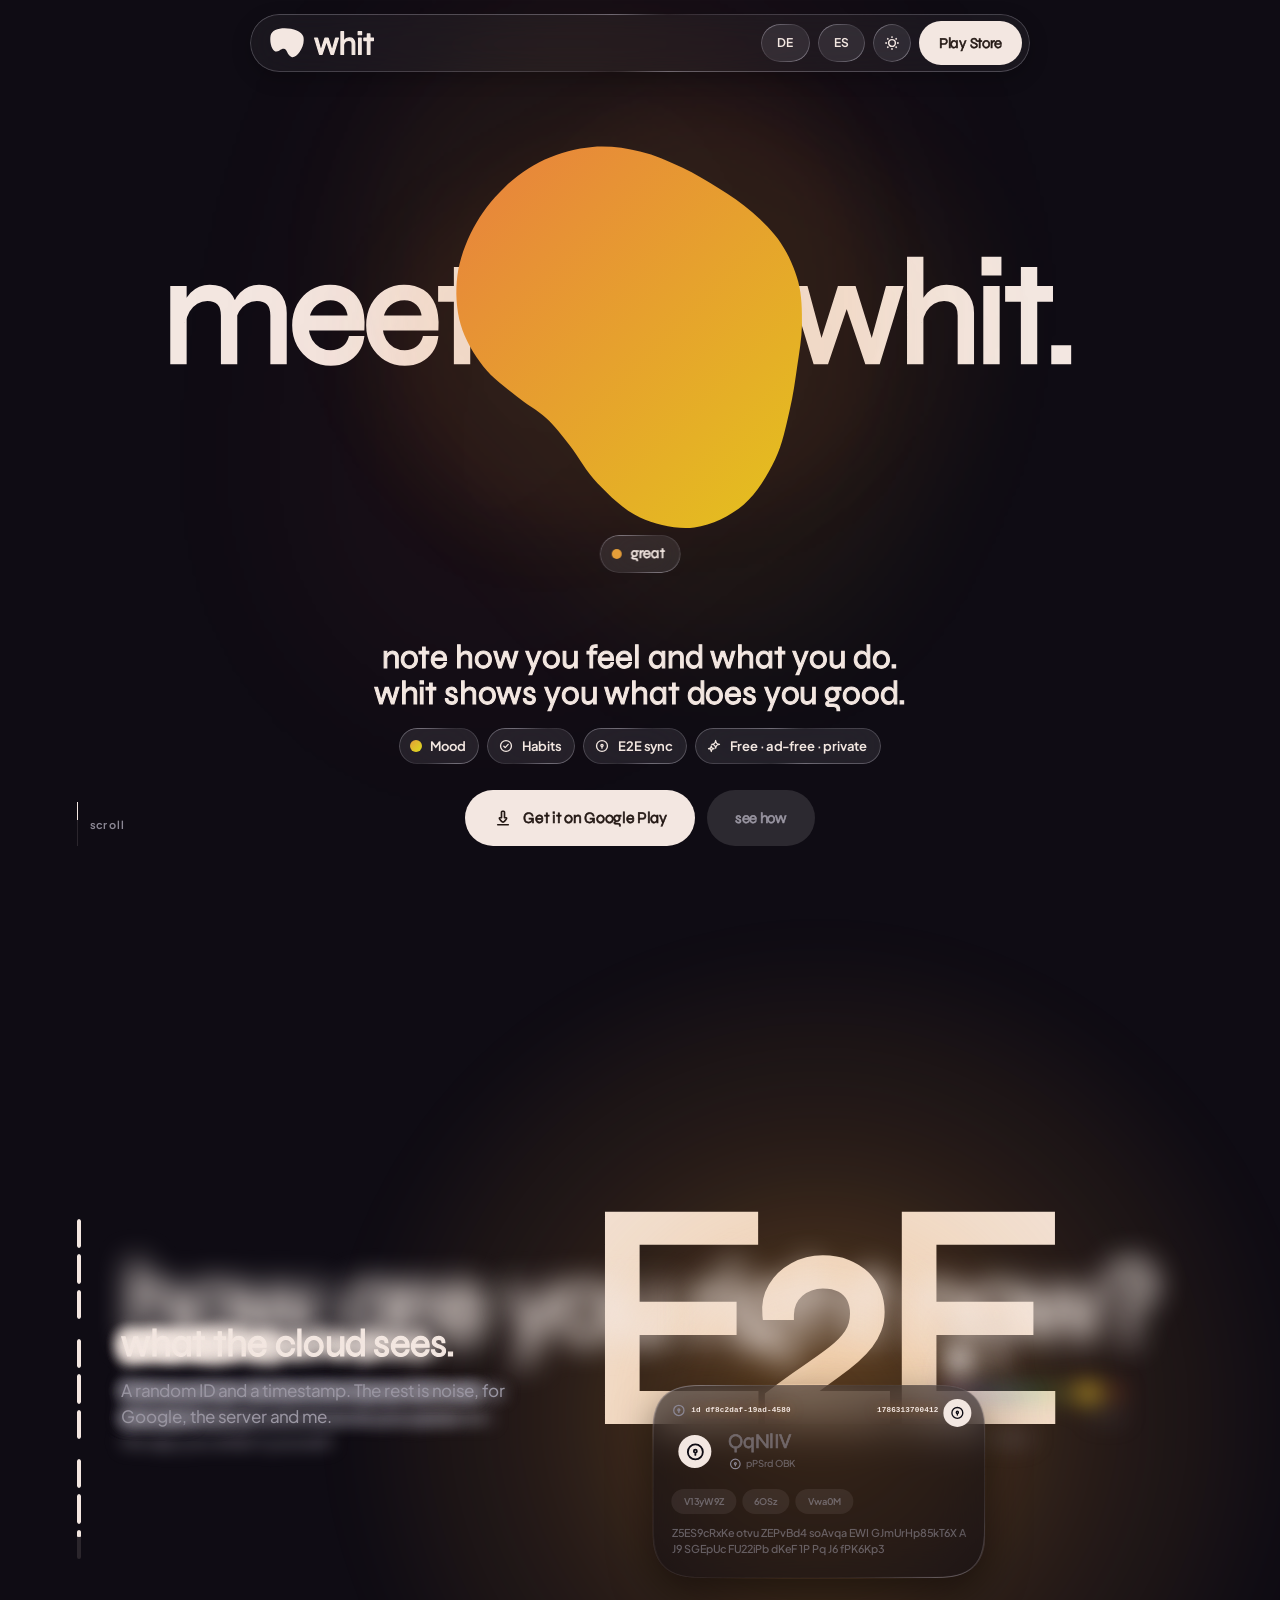
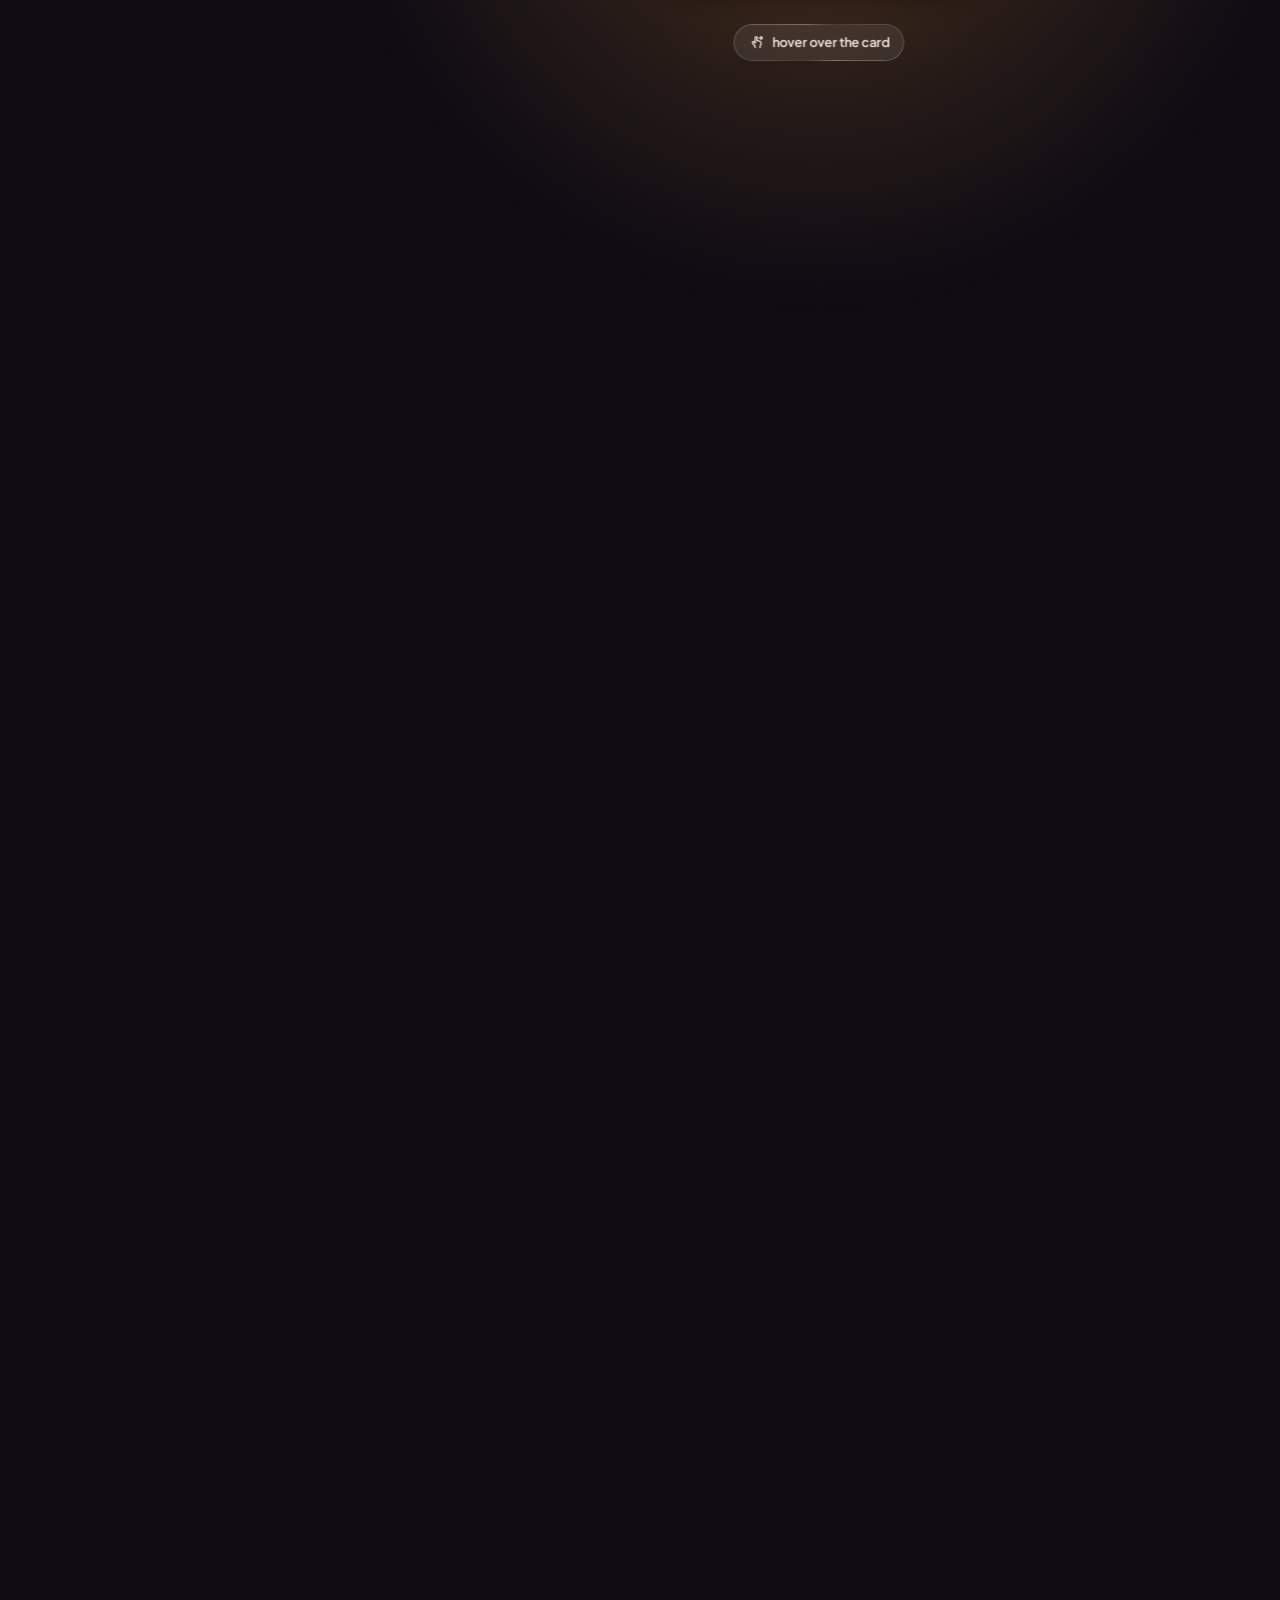
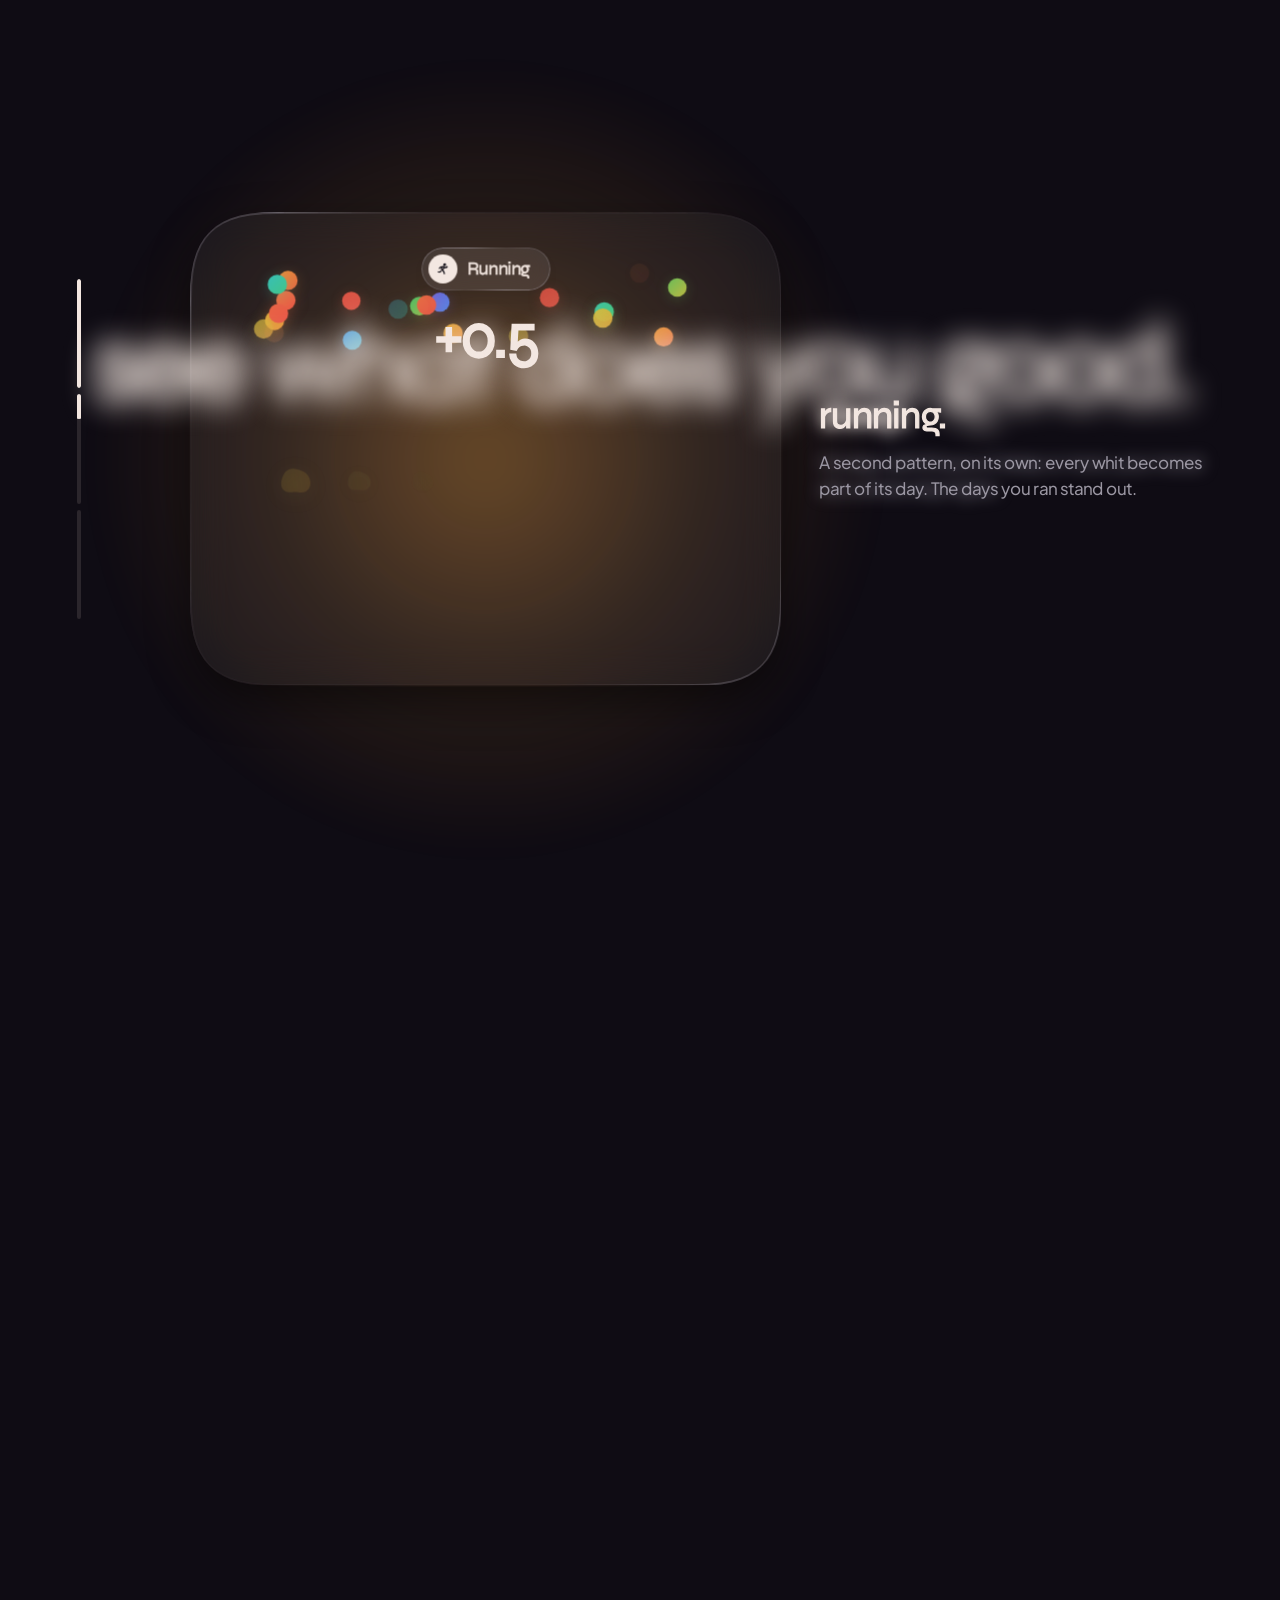
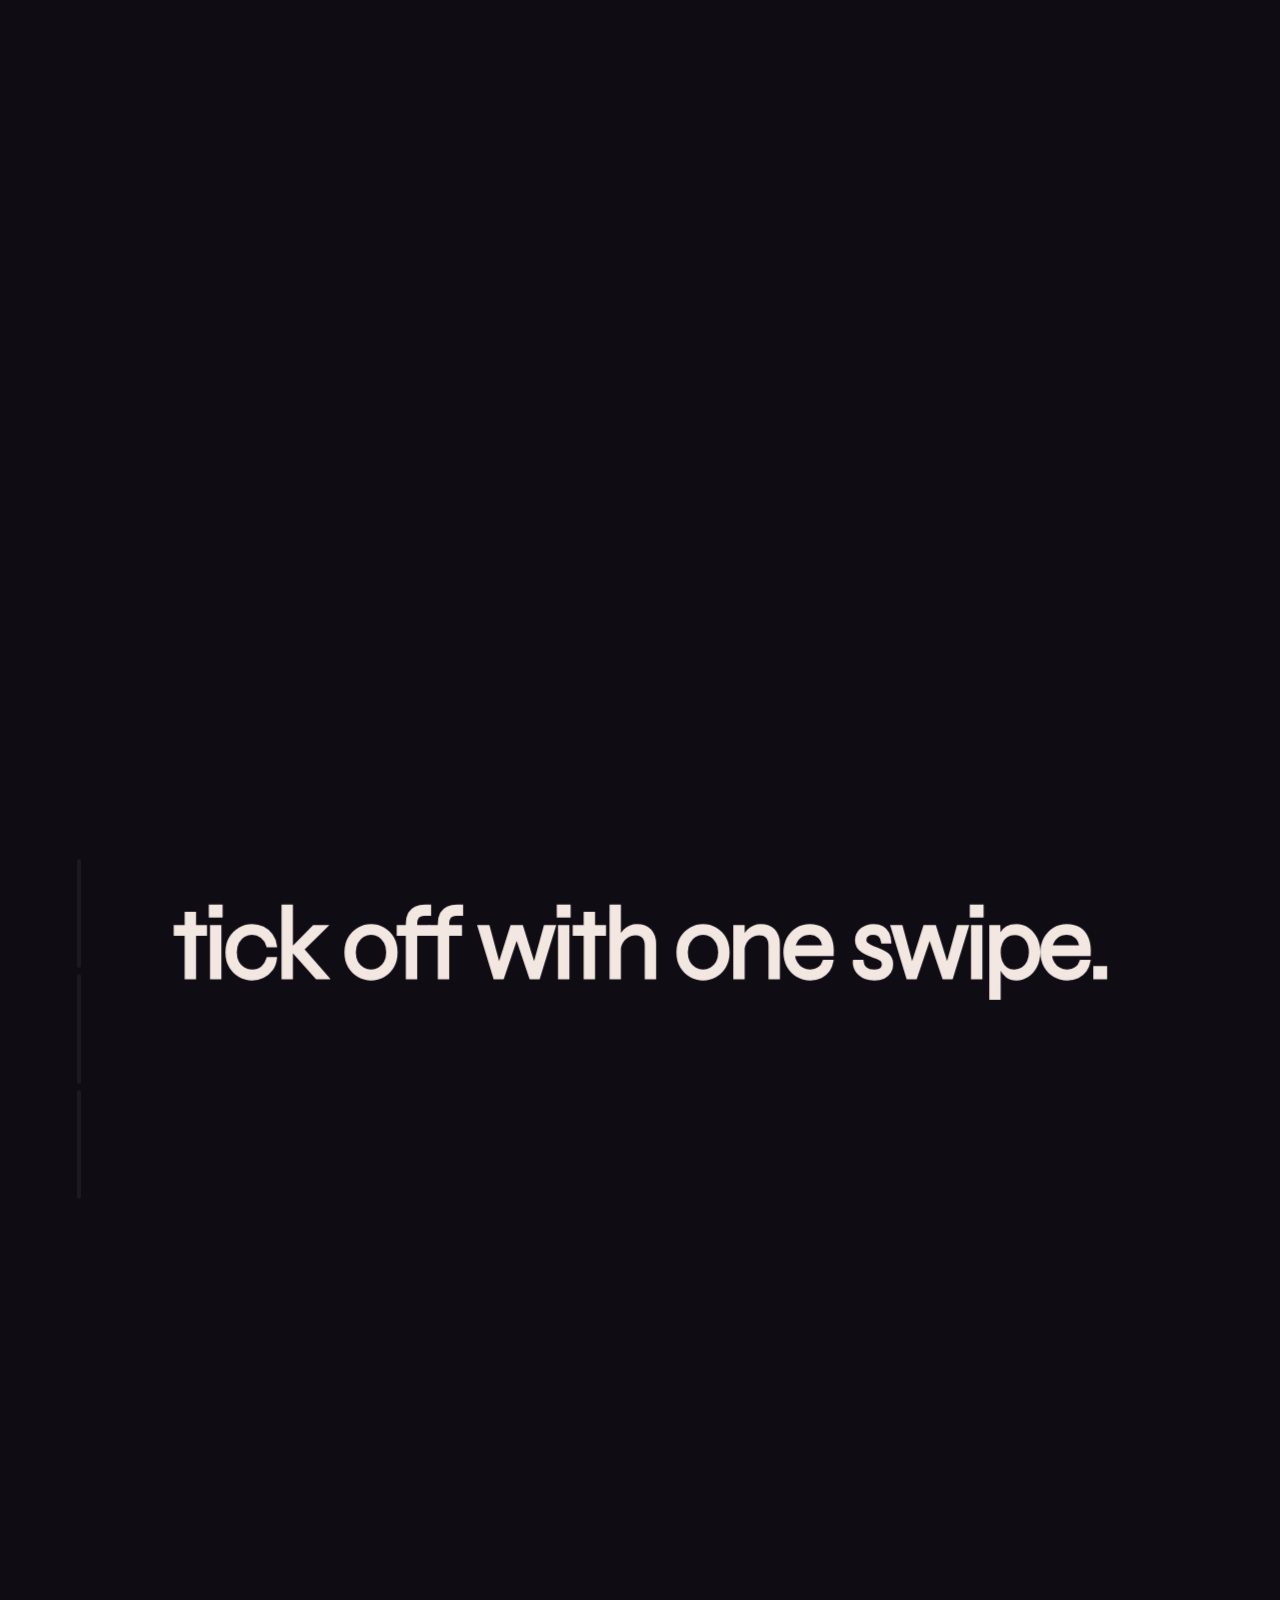
==== commit af51ab30: "Update site" ====
--- a/en/index.html
+++ b/en/index.html
@@ -6,6 +6,7 @@
 <title>whit – mood tracker &amp; habit tracker, free and private</title>
 <meta name="description" content="whit is a mood tracker and habit tracker in one: free, no ads, no account needed, with an end-to-end encrypted backup. For Android.">
 <meta name="theme-color" content="#0F0C14">
+<meta name="google-site-verification" content="3biuOQkhxgMdpZW8a-6oaHBsU1FsdYP4mBdcRNuD1fY">
 <!-- seo:start · generated by tool/build_site.py -->
 <link rel="canonical" href="https://gobi275.github.io/whit/en/">
 <link rel="alternate" hreflang="de" href="https://gobi275.github.io/whit/">
@@ -20,7 +21,7 @@
 <meta property="og:locale" content="en_US">
 <meta property="og:image" content="https://gobi275.github.io/whit/img/og-en.png">
 <meta name="twitter:card" content="summary_large_image">
-<script type="application/ld+json">{"@context":"https://schema.org","@graph":[{"@type":"MobileApplication","name":"whit","alternateName":"whit – mood & micro habits","description":"whit is a mood tracker and habit tracker in one: free, no ads, no account needed, with an end-to-end encrypted backup. For Android.","url":"https://gobi275.github.io/whit/en/","operatingSystem":"Android","applicationCategory":"HealthApplication","inLanguage":["de","en","es"],"offers":{"@type":"Offer","price":"0","priceCurrency":"EUR"},"downloadUrl":"https://play.google.com/store/apps/details?id=app.whit.mobile","installUrl":"https://play.google.com/store/apps/details?id=app.whit.mobile","author":{"@type":"Person","name":"Leopold Wolpert","email":"gobi275@proton.me"}},{"@type":"FAQPage","inLanguage":"en","mainEntity":[{"@type":"Question","name":"How does whit help me find out what does me good?","acceptedAnswer":{"@type":"Answer","text":"whit connects your mood with what makes up your days: sleep, movement, people, places and your habits. After a few weeks you see what lines up with your good days and with your hard ones. For every habit, whit shows how you feel on days with it and on days without it. Add trends for mood and energy and reviews for the week, month and year. That way you spot patterns and can do more of what does you good, on purpose."}},{"@type":"Question","name":"What is a whit, and how does it work?","acceptedAnswer":{"@type":"Answer","text":"A whit is an entry in the app: a quick look at how you feel right now. You pick your mood and your energy, and a blob takes on their shape and colour. If you like, you add sleep or movement, people, places and a note. A whit takes just a few seconds, as often a day as you want."}},{"@type":"Question","name":"Is whit a habit tracker too?","acceptedAnswer":{"@type":"Answer","text":"Yes. You tick off habits with one swipe, set weekly goals and keep streaks, with one freeze per week. The difference: whit shows you whether a habit really does you good, instead of only counting how often you do it."}},{"@type":"Question","name":"How is whit different from other mood trackers?","acceptedAnswer":{"@type":"Answer","text":"Most mood trackers collect entries. whit connects them: it shows you how sleep, movement, people, places and habits relate to your mood, so you can actually get better. And whit stays light: a whit is logged in seconds, and everything is designed to make sense without a manual. On top of that, whit is completely free, works without an account and is end-to-end encrypted."}},{"@type":"Question","name":"Are there widgets and reminders?","acceptedAnswer":{"@type":"Answer","text":"Yes, and you can make both your own. Widgets come in many kinds and sizes for your home screen, from your mood to your streak. You set reminders freely: for your whits, your habits and your reviews."}},{"@type":"Question","name":"Is whit really free?","acceptedAnswer":{"@type":"Answer","text":"Yes. Every feature is free: no Pro version, no subscription, no in-app purchases and nothing behind a paywall. That is not going to change."}},{"@type":"Question","name":"Are there ads in whit?","acceptedAnswer":{"@type":"Answer","text":"No. whit shows no ads and contains no advertising IDs, no trackers and no usage analytics."}},{"@type":"Question","name":"How can whit be free and still this private?","acceptedAnswer":{"@type":"Answer","text":"whit is a personal project, with no investors and no business model. It has nothing to sell, data included. That is why whit can do without ads, tracking and subscriptions, and your entries stay with you."}},{"@type":"Question","name":"Do I need an account?","acceptedAnswer":{"@type":"Answer","text":"No. whit works fully offline and without an account. Then not a single entry leaves your phone. You only need a free account for the optional cloud backup and for syncing between devices."}},{"@type":"Question","name":"How secure is the cloud backup?","acceptedAnswer":{"@type":"Answer","text":"Your entries, notes, habits, name and settings are encrypted on your phone with AES-256-GCM before they are uploaded. The cloud only holds unreadable ciphertext, and only you have the key. Only the technical details that signing in needs stay readable: your email address, how many documents your account has and when they were stored. Document names are random."}},{"@type":"Question","name":"What happens if I lose my recovery code?","acceptedAnswer":{"@type":"Answer","text":"Then the cloud copy can no longer be decrypted. That is exactly what keeps it private: nobody else has the key. The data on your phone is not affected, and you can replace the cloud copy with it at any time. Keep the code in your password manager."}},{"@type":"Question","name":"What data does whit use?","acceptedAnswer":{"@type":"Answer","text":"whit collects no data about you. It only works with what you note yourself, and that stays with you. No location, no contacts, no photos, no usage statistics. Crash reports are off until you switch them on in settings, and they never contain your entries."}},{"@type":"Question","name":"Can I lock whit with my fingerprint?","acceptedAnswer":{"@type":"Answer","text":"Yes. The app lock asks for your fingerprint, face or device PIN. Your operating system does the check; whit only gets back \"unlocked\" or \"not unlocked\"."}},{"@type":"Question","name":"Can I export all my data?","acceptedAnswer":{"@type":"Answer","text":"Yes, at any time and in full, under Settings → Data: as JSON, which you can import again on another device, or as CSV."}},{"@type":"Question","name":"How do I delete my data or my account?","acceptedAnswer":{"@type":"Answer","text":"Delete single whits in your history. Everything at once under Settings → Data → \"Clear all data\", on the device and in the cloud. The account and all its cloud data with \"Delete account\". Without the app, an email to gobi275@proton.me is enough, and everything is deleted within 30 days. Deleting means deleting."}},{"@type":"Question","name":"Can I use whit on several devices or move to a new phone?","acceptedAnswer":{"@type":"Answer","text":"Yes. With the optional account, whit syncs end-to-end encrypted. On the new phone you sign in and enter your recovery code. Without an account, you move with an export and import."}},{"@type":"Question","name":"Is whit available for iPhone?","acceptedAnswer":{"@type":"Answer","text":"For now, whit is only available for Android, on Google Play. An iPhone version may come in the future, but it isn't promised yet."}},{"@type":"Question","name":"Which languages is whit available in?","acceptedAnswer":{"@type":"Answer","text":"English, German and Spanish. On first launch whit picks up your phone's language, and you can change it any time in settings."}},{"@type":"Question","name":"Is whit a medical product?","acceptedAnswer":{"@type":"Answer","text":"No. whit is not a certified medical device and makes no diagnoses. It helps you get to know yourself and your everyday life better. If you feel low for a longer time, a doctor or a counselling service is the right place to turn to."}},{"@type":"Question","name":"What does the name whit mean?","acceptedAnswer":{"@type":"Answer","text":"In English, a whit is the smallest possible amount, as in \"not worth a whit\". Every entry in the app is a whit: a tiny data point on its own, and over months an honest picture of how you live."}}]}]}</script>
+<script type="application/ld+json">{"@context":"https://schema.org","@graph":[{"@type":"MobileApplication","name":"whit","alternateName":"whit – mood & micro habits","description":"whit is a mood tracker and habit tracker in one: free, no ads, no account needed, with an end-to-end encrypted backup. For Android.","url":"https://gobi275.github.io/whit/en/","operatingSystem":"Android","applicationCategory":"HealthApplication","inLanguage":["de","en","es"],"offers":{"@type":"Offer","price":"0","priceCurrency":"EUR"},"downloadUrl":"https://play.google.com/store/apps/details?id=app.whit.mobile","installUrl":"https://play.google.com/store/apps/details?id=app.whit.mobile","author":{"@type":"Person","name":"Leopold Wolpert","email":"gobi275@proton.me"}},{"@type":"FAQPage","inLanguage":"en","mainEntity":[{"@type":"Question","name":"How does whit help me find out what does me good?","acceptedAnswer":{"@type":"Answer","text":"whit connects your mood with what makes up your days: sleep, movement, people, places and your habits. After a few weeks you see what lines up with your good days and with your hard ones. For every habit, whit shows how you feel on days with it and on days without it. Add trends for mood and energy and reviews for the week, month and year. That way you spot patterns and can do more of what does you good, on purpose."}},{"@type":"Question","name":"What is a whit, and how does it work?","acceptedAnswer":{"@type":"Answer","text":"A whit is an entry in the app: a quick look at how you feel right now. You pick your mood and your energy, and a blob takes on their shape and colour. If you like, you add sleep or movement, people, places and a note. A whit takes just a few seconds, as often a day as you want."}},{"@type":"Question","name":"Is whit a habit tracker too?","acceptedAnswer":{"@type":"Answer","text":"Yes. You tick off habits with one swipe, set weekly goals and keep streaks, with one freeze per week. The difference: whit shows you whether a habit really does you good, instead of only counting how often you do it."}},{"@type":"Question","name":"How is whit different from other mood trackers?","acceptedAnswer":{"@type":"Answer","text":"Most mood trackers collect entries. whit connects them: it shows you how sleep, movement, people, places and habits relate to your mood, so you can actually get better. And whit stays light: a whit is logged in seconds, and everything is designed to make sense without a manual. On top of that, whit is completely free, works without an account and is end-to-end encrypted."}},{"@type":"Question","name":"Are there widgets and reminders?","acceptedAnswer":{"@type":"Answer","text":"Yes, and you can make both your own. Widgets come in many kinds and sizes for your home screen, from your mood to your streak. You set reminders freely: for your whits, your habits and your reviews."}},{"@type":"Question","name":"Is whit really free?","acceptedAnswer":{"@type":"Answer","text":"Yes. Every feature is free: no Pro version, no subscription, no in-app purchases and nothing behind a paywall. That is not going to change."}},{"@type":"Question","name":"Are there ads in whit?","acceptedAnswer":{"@type":"Answer","text":"No. whit shows no ads and contains no advertising IDs, no trackers and no usage analytics."}},{"@type":"Question","name":"How can whit be free and still this private?","acceptedAnswer":{"@type":"Answer","text":"whit is a personal project, with no investors and no business model. It has nothing to sell, data included. That is why whit can do without ads, tracking and subscriptions, and your entries stay with you."}},{"@type":"Question","name":"Do I need an account?","acceptedAnswer":{"@type":"Answer","text":"No. whit works fully offline and without an account. Then not a single entry leaves your phone. You only need a free account for the optional cloud backup and for syncing between devices."}},{"@type":"Question","name":"How secure is the cloud backup?","acceptedAnswer":{"@type":"Answer","text":"Your entries, notes, habits, name and settings are encrypted on your phone with AES-256-GCM before they are uploaded. The cloud only holds unreadable ciphertext, and only you have the key. Only the technical details that signing in needs stay readable: your email address, how many documents your account has and when they were stored. Document names are random."}},{"@type":"Question","name":"What happens if I lose my recovery code?","acceptedAnswer":{"@type":"Answer","text":"Then the cloud copy can no longer be decrypted. That is exactly what keeps it private: nobody else has the key. The data on your phone is not affected, and you can replace the cloud copy with it at any time. Keep the code in your password manager."}},{"@type":"Question","name":"What data does whit use?","acceptedAnswer":{"@type":"Answer","text":"whit collects no data about you. It only works with what you note yourself, and that stays with you. No location, no contacts, no photos, no usage statistics. Crash reports are off until you switch them on in settings, and they never contain your entries."}},{"@type":"Question","name":"Can I lock whit with my fingerprint?","acceptedAnswer":{"@type":"Answer","text":"Yes. The app lock asks for your fingerprint, face or device PIN. Your operating system does the check; whit only gets back \"unlocked\" or \"not unlocked\"."}},{"@type":"Question","name":"Can I export all my data?","acceptedAnswer":{"@type":"Answer","text":"Yes, at any time and in full, under Settings → Data: as JSON, which you can import again on another device, or as CSV."}},{"@type":"Question","name":"How do I delete my data or my account?","acceptedAnswer":{"@type":"Answer","text":"Delete single whits in your history. Everything at once under Settings → Data → \"Clear all data\", on the device and in the cloud. The account and all its cloud data with \"Delete account\". Without the app, an email to gobi275@proton.me is enough, and everything is deleted within 30 days. Deleting means deleting."}},{"@type":"Question","name":"Can I use whit on several devices or move to a new phone?","acceptedAnswer":{"@type":"Answer","text":"Yes. With the optional account, whit syncs end-to-end encrypted. On the new phone you sign in and enter your recovery code. Without an account, you move with an export and import."}},{"@type":"Question","name":"Is whit available for iPhone?","acceptedAnswer":{"@type":"Answer","text":"For now, whit is only available for Android, on Google Play. Maybe it will come to iPhone in the future too."}},{"@type":"Question","name":"Which languages is whit available in?","acceptedAnswer":{"@type":"Answer","text":"English, German and Spanish. On first launch whit picks up your phone's language, and you can change it any time in settings."}},{"@type":"Question","name":"Is whit a medical product?","acceptedAnswer":{"@type":"Answer","text":"No. whit is not a certified medical device and makes no diagnoses. It helps you get to know yourself and your everyday life better. If you feel low for a longer time, a doctor or a counselling service is the right place to turn to."}},{"@type":"Question","name":"What does the name whit mean?","acceptedAnswer":{"@type":"Answer","text":"In English, a whit is the smallest possible amount, as in \"not worth a whit\". Every entry in the app is a whit: a tiny data point on its own, and over months an honest picture of how you live."}}]}]}</script>
 <!-- seo:end -->
 <link rel="icon" href="../img/whit_mark.svg" type="image/svg+xml">
 <link rel="preload" href="../fonts/Syne.ttf" as="font" type="font/ttf" crossorigin>
@@ -168,7 +169,7 @@
         <div class="faq-group">
           <h3 class="faq-cat">app &amp; devices</h3>
           <div class="faq-list">
-          <div class="faq-item" data-bento="morph"><details><summary><h4 class="faq-q">Is whit available for iPhone?</h4><span class="faq-plus" data-icon="plus" data-size="18"></span></summary><div class="faq-a"><p>For now, whit is only available for Android, on Google Play. An iPhone version may come in the future, but it isn&#x27;t promised yet.</p></div></details></div>
+          <div class="faq-item" data-bento="morph"><details><summary><h4 class="faq-q">Is whit available for iPhone?</h4><span class="faq-plus" data-icon="plus" data-size="18"></span></summary><div class="faq-a"><p>For now, whit is only available for Android, on Google Play. Maybe it will come to iPhone in the future too.</p></div></details></div>
           <div class="faq-item" data-bento="morph"><details><summary><h4 class="faq-q">Which languages is whit available in?</h4><span class="faq-plus" data-icon="plus" data-size="18"></span></summary><div class="faq-a"><p>English, German and Spanish. On first launch whit picks up your phone&#x27;s language, and you can change it any time in settings.</p></div></details></div>
           <div class="faq-item" data-bento="morph"><details><summary><h4 class="faq-q">Is whit a medical product?</h4><span class="faq-plus" data-icon="plus" data-size="18"></span></summary><div class="faq-a"><p>No. whit is not a certified medical device and makes no diagnoses. It helps you get to know yourself and your everyday life better.</p><p>If you feel low for a longer time, a doctor or a counselling service is the right place to turn to.</p></div></details></div>
           <div class="faq-item" data-bento="morph"><details><summary><h4 class="faq-q">What does the name whit mean?</h4><span class="faq-plus" data-icon="plus" data-size="18"></span></summary><div class="faq-a"><p>In English, a whit is the smallest possible amount, as in &quot;not worth a whit&quot;. Every entry in the app is a whit: a tiny data point on its own, and over months an honest picture of how you live.</p></div></details></div>
@@ -199,7 +200,7 @@
     </div>
     <nav class="footer-links">
       <a data-href="privacyHref" data-t="privacy" href="../privacy.html">Privacy</a>
-      <a href="../delete.html" data-t="del">Delete data</a>
+      <a href="../delete.html" data-path="delete.html" data-t="del">Delete data</a>
       <a href="mailto:gobi275@proton.me">gobi275@proton.me</a>
     </nav>
     <p class="disclaimer" data-t="disclaimer">whit is not a medical product and does not replace therapy or counselling.</p>
